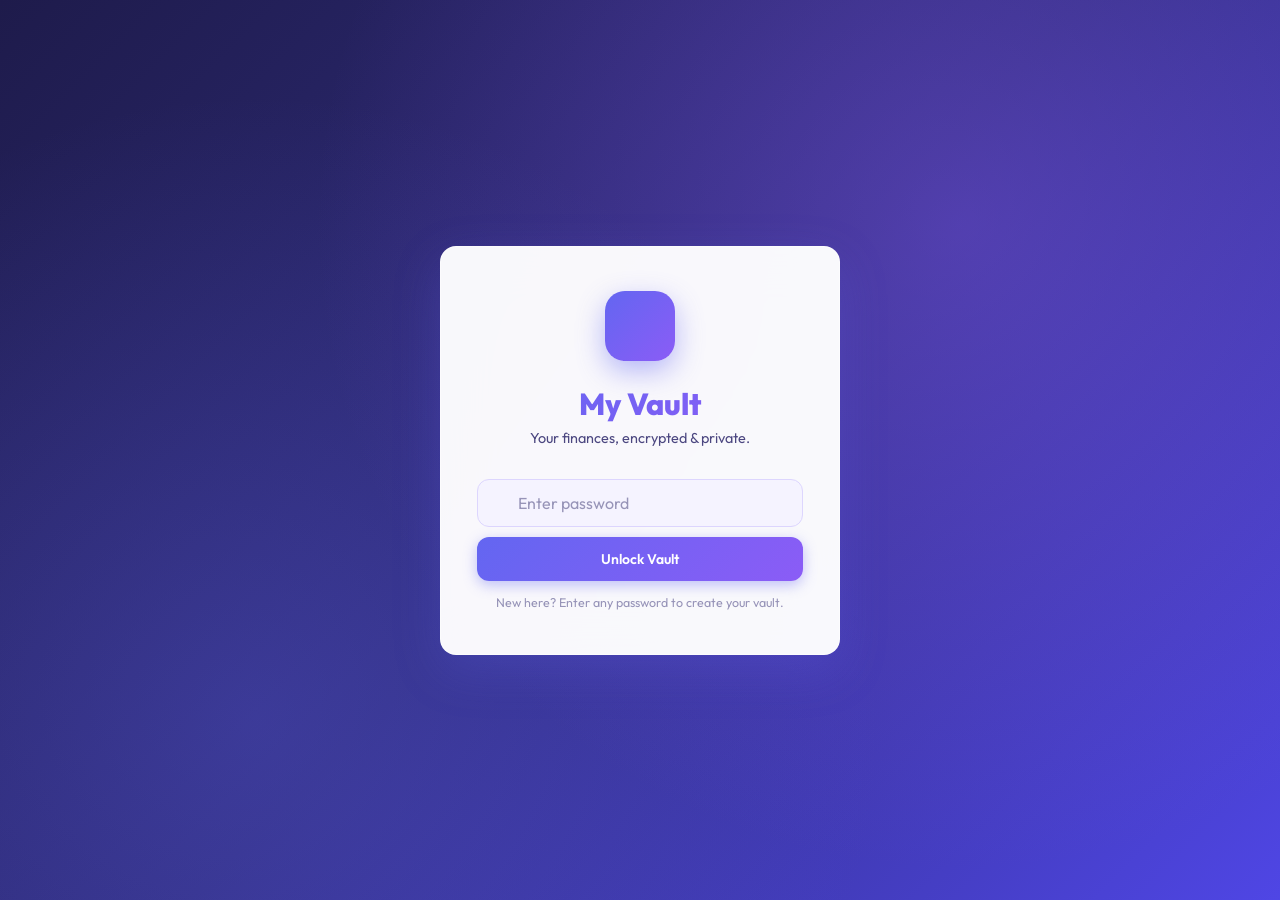
==== index.html @ be18083f "feat: 9 new features — income, dark mode, undo delete, backup/restore, bulk delete, insights, saving" ====
<!DOCTYPE html>
<html lang="en">
<head>
  <meta charset="UTF-8">
  <meta name="viewport" content="width=device-width, initial-scale=1.0, maximum-scale=1.0, user-scalable=no">
  <title>My Vault</title>

  <!-- PWA -->
  <link rel="manifest" href="manifest.json">
  <meta name="theme-color" content="#6366f1">
  <meta name="apple-mobile-web-app-capable" content="yes">
  <meta name="apple-mobile-web-app-status-bar-style" content="black-translucent">
  <meta name="apple-mobile-web-app-title" content="My Vault">
  <link rel="apple-touch-icon" href="icon.svg">

  <link rel="preconnect" href="https://fonts.googleapis.com">
  <link rel="preconnect" href="https://fonts.gstatic.com" crossorigin>
  <link href="https://fonts.googleapis.com/css2?family=Outfit:wght@300;400;500;600;700&display=swap" rel="stylesheet">
  <link rel="stylesheet" href="styles.css">
  <script src="https://cdn.jsdelivr.net/npm/chart.js"></script>
  <script src="https://unpkg.com/lucide@latest/dist/umd/lucide.min.js"></script>
  <script src="https://cdnjs.cloudflare.com/ajax/libs/jspdf/2.5.1/jspdf.umd.min.js"></script>
  <script src="https://cdnjs.cloudflare.com/ajax/libs/jspdf-autotable/3.8.2/jspdf.plugin.autotable.min.js"></script>
</head>
<body>

  <!-- Toast -->
  <div id="toast" class="toast">
    <div class="toast-inner">
      <i data-lucide="check-circle" class="toast-icon"></i>
      <span id="toast-message">Message</span>
      <button id="toast-undo-btn" class="toast-undo-btn hidden">Undo</button>
    </div>
  </div>

  <!-- Bill Preview Modal -->
  <div id="bill-modal" class="modal-overlay hidden">
    <div class="modal-box">
      <div class="modal-header">
        <div>
          <h3 id="modal-title">Receipt</h3>
          <p id="modal-subtitle" class="modal-subtitle"></p>
        </div>
        <button id="close-modal-btn" class="btn ghost icon-btn"><i data-lucide="x"></i></button>
      </div>
      <div class="modal-body">
        <img id="modal-bill-img" src="" alt="Receipt" class="modal-img hidden">
        <div id="modal-pdf-box" class="modal-pdf-box hidden">
          <i data-lucide="file-text"></i><span>PDF Receipt</span>
        </div>
        <div class="modal-details" id="modal-details"></div>
      </div>
      <div class="modal-footer">
        <a id="modal-download" href="" download="" class="btn outline full-width">
          <i data-lucide="download"></i> Download Receipt
        </a>
      </div>
    </div>
  </div>

  <!-- ── VAULT SCREEN ──────────────────────────────────────────── -->
  <div id="vault-screen" class="screen active">
    <div class="vault-card">
      <div class="vault-icon-wrapper"><i data-lucide="shield" class="vault-icon"></i></div>
      <h1>My Vault</h1>
      <p class="vault-subtitle">Your finances, encrypted &amp; private.</p>
      <div class="vault-form">
        <div class="password-wrapper">
          <i data-lucide="lock" class="input-icon"></i>
          <input type="password" id="vault-password" placeholder="Enter password" autocomplete="current-password">
          <button type="button" id="toggle-password" class="toggle-pw-btn">
            <i data-lucide="eye" id="pw-eye-icon"></i>
          </button>
        </div>
        <button id="unlock-btn" class="btn primary full-width">
          <span id="unlock-text">Unlock Vault</span>
          <span id="unlock-spinner" class="spinner hidden"></span>
        </button>
      </div>
      <p id="vault-error" class="error-text hidden"><i data-lucide="alert-circle"></i> Incorrect password.</p>

      <!-- Face ID / biometric quick unlock -->
      <button id="biometric-btn" class="btn biometric-btn hidden">
        <svg class="faceid-icon" viewBox="0 0 24 24" fill="none" stroke="currentColor" stroke-width="1.6">
          <path d="M3 8V6a2 2 0 0 1 2-2h2M3 16v2a2 2 0 0 0 2 2h2M21 8V6a2 2 0 0 0-2-2h-2M21 16v2a2 2 0 0 1-2 2h-2"/>
          <path d="M9 12a1 1 0 1 0 0-2 1 1 0 0 0 0 2zM15 12a1 1 0 1 0 0-2 1 1 0 0 0 0 2z"/>
          <path d="M9.5 16a4.5 4.5 0 0 0 5 0"/>
          <line x1="12" y1="8" x2="12" y2="9"/>
        </svg>
        Unlock with Face ID
      </button>
      <p class="vault-hint">New here? Enter any password to create your vault.</p>
    </div>
  </div>

  <!-- Enable Face ID banner (shown after password unlock) -->
  <div id="faceid-banner" class="faceid-banner hidden">
    <div class="faceid-banner-inner">
      <svg class="faceid-banner-icon" viewBox="0 0 24 24" fill="none" stroke="currentColor" stroke-width="1.6">
        <path d="M3 8V6a2 2 0 0 1 2-2h2M3 16v2a2 2 0 0 0 2 2h2M21 8V6a2 2 0 0 0-2-2h-2M21 16v2a2 2 0 0 1-2 2h-2"/>
        <path d="M9 12a1 1 0 1 0 0-2 1 1 0 0 0 0 2zM15 12a1 1 0 1 0 0-2 1 1 0 0 0 0 2z"/>
        <path d="M9.5 16a4.5 4.5 0 0 0 5 0"/>
      </svg>
      <div class="faceid-banner-text">
        <strong>Enable Face ID?</strong>
        <span>Unlock instantly next time</span>
      </div>
      <div class="faceid-banner-actions">
        <button id="faceid-enable-btn" class="btn primary small">Enable</button>
        <button id="faceid-dismiss-btn" class="btn ghost small">Not now</button>
      </div>
    </div>
  </div>

  <!-- ── APP SHELL ─────────────────────────────────────────────── -->
  <div id="app-shell" class="hidden">

    <!-- Sidebar overlay (mobile) -->
    <div id="sidebar-overlay" class="sidebar-overlay hidden"></div>

    <!-- Sidebar -->
    <aside id="sidebar">
      <div class="sidebar-brand">
        <div class="brand-logo"><i data-lucide="shield"></i></div>
        <span class="brand-name">My Vault</span>
        <button id="sidebar-close-btn" class="sidebar-close-btn"><i data-lucide="x"></i></button>
      </div>

      <nav class="sidebar-nav">
        <button class="nav-item active" data-section="dashboard">
          <i data-lucide="layout-dashboard"></i><span>Dashboard</span>
        </button>
        <button class="nav-item" data-section="add">
          <i data-lucide="plus-circle"></i><span>Add Transaction</span>
        </button>
        <button class="nav-item" data-section="history">
          <i data-lucide="history"></i><span>History</span>
        </button>
        <button class="nav-item" data-section="analytics">
          <i data-lucide="bar-chart-2"></i><span>Analytics</span>
        </button>
        <button class="nav-item" data-section="calendar">
          <i data-lucide="calendar-days"></i><span>Calendar</span>
        </button>
        <button class="nav-item" data-section="budget">
          <i data-lucide="target"></i><span>Budget Planner</span>
        </button>
        <button class="nav-item" data-section="bills">
          <i data-lucide="receipt"></i><span>Bills &amp; Receipts</span>
        </button>
      </nav>

      <div class="sidebar-footer">
        <button class="nav-item" id="dark-mode-btn">
          <i data-lucide="moon"></i><span>Dark Mode</span>
        </button>
        <button class="nav-item" id="export-btn">
          <i data-lucide="file-down"></i><span>Export PDF</span>
        </button>
        <button class="nav-item" id="export-csv-btn">
          <i data-lucide="file-spreadsheet"></i><span>Export CSV</span>
        </button>
        <button class="nav-item" id="backup-btn">
          <i data-lucide="hard-drive-download"></i><span>Backup Vault</span>
        </button>
        <button class="nav-item" id="restore-btn">
          <i data-lucide="hard-drive-upload"></i><span>Restore Vault</span>
        </button>
        <input type="file" id="restore-file-input" accept=".json" hidden>
        <button class="nav-item hidden" id="enable-faceid-sidebar-btn">
          <i data-lucide="scan-face"></i><span>Enable Face ID</span>
        </button>
        <button class="nav-item hidden" id="disable-faceid-btn">
          <i data-lucide="scan-face"></i><span>Disable Face ID</span>
        </button>
        <button class="nav-item nav-danger" id="lock-btn">
          <i data-lucide="log-out"></i><span>Lock Vault</span>
        </button>
      </div>
    </aside>

    <!-- Main wrapper -->
    <div class="main-wrapper">

      <!-- Topbar (visible on mobile) -->
      <header class="topbar">
        <button class="topbar-menu-btn" id="menu-btn"><i data-lucide="menu"></i></button>
        <span class="topbar-title" id="topbar-title">Dashboard</span>
        <button class="btn primary icon-btn" data-section="add" id="topbar-add-btn">
          <i data-lucide="plus"></i>
        </button>
      </header>

      <!-- Sections -->
      <main class="content-area">

        <!-- ── DASHBOARD ──────────────────────────── -->
        <section id="section-dashboard" class="section active">

          <div id="weekly-reminder" class="alert-banner hidden">
            <i data-lucide="bell"></i>
            <span><strong>Heads up!</strong> No expenses logged in over 7 days.</span>
            <button id="dismiss-reminder-btn" class="btn ghost icon-btn"><i data-lucide="x"></i></button>
          </div>

          <!-- Recurring reminders -->
          <div id="recurring-reminder" class="alert-banner recurring-banner hidden">
            <i data-lucide="refresh-cw"></i>
            <div id="recurring-list" style="flex:1;font-size:.85rem"></div>
            <button id="dismiss-recurring-btn" class="btn ghost icon-btn"><i data-lucide="x"></i></button>
          </div>

          <!-- Today's Spend Gadget -->
          <div class="today-widget">
            <div class="today-widget-left">
              <div class="today-widget-label">Today's Spend</div>
              <div class="today-widget-amount" id="today-amount">₹0.00</div>
              <div class="today-widget-meta" id="today-meta">No transactions today</div>
            </div>
            <div class="today-widget-right">
              <div class="today-widget-date" id="today-date">—</div>
              <div class="today-widget-icon"><i data-lucide="zap"></i></div>
            </div>
          </div>

          <div class="summary-grid">
            <div class="stat-card card-spent">
              <div class="stat-icon"><i data-lucide="trending-down"></i></div>
              <div class="stat-body">
                <span class="stat-label">Total Spent</span>
                <span id="total-expense" class="stat-value">₹0.00</span>
              </div>
            </div>
            <div class="stat-card card-month">
              <div class="stat-icon"><i data-lucide="calendar"></i></div>
              <div class="stat-body">
                <span class="stat-label">This Month</span>
                <span id="total-month" class="stat-value">₹0.00</span>
              </div>
            </div>
            <div class="stat-card card-count">
              <div class="stat-icon"><i data-lucide="layers"></i></div>
              <div class="stat-body">
                <span class="stat-label">Transactions</span>
                <span id="total-count" class="stat-value">0</span>
              </div>
            </div>
            <div class="stat-card card-forecast">
              <div class="stat-icon"><i data-lucide="trending-up"></i></div>
              <div class="stat-body">
                <span class="stat-label">Month Forecast</span>
                <span id="forecast-amount" class="stat-value">₹0.00</span>
              </div>
            </div>
            <div class="stat-card card-income">
              <div class="stat-icon"><i data-lucide="arrow-down-circle"></i></div>
              <div class="stat-body">
                <span class="stat-label">Total Income</span>
                <span id="total-income" class="stat-value">₹0.00</span>
              </div>
            </div>
            <div class="stat-card card-savings">
              <div class="stat-icon"><i data-lucide="piggy-bank"></i></div>
              <div class="stat-body">
                <span class="stat-label">Net Savings</span>
                <span id="net-savings" class="stat-value">₹0.00</span>
              </div>
            </div>
          </div>

          <!-- Smart Insights -->
          <div class="card insights-card hidden" id="insights-card">
            <div class="card-header"><h3>💡 Smart Insights</h3></div>
            <div id="insights-list" class="insights-list"></div>
          </div>

          <!-- Savings Goal -->
          <div class="card savings-goal-card hidden" id="savings-goal-card">
            <div class="card-header">
              <h3>🎯 Savings Goal</h3>
              <button class="btn ghost small" id="set-goal-btn"><i data-lucide="settings-2"></i> Set Goal</button>
            </div>
            <div id="savings-goal-body" class="savings-goal-body"></div>
          </div>

          <div class="dashboard-grid">
            <div class="card chart-card">
              <div class="card-header"><h3>Spending by Category</h3></div>
              <div class="chart-container">
                <canvas id="expenseChart"></canvas>
                <div id="chart-empty" class="chart-empty hidden">
                  <i data-lucide="pie-chart"></i><span>No expense data yet</span>
                </div>
              </div>
            </div>
            <div class="card top-card">
              <div class="card-header"><h3>Top Categories</h3></div>
              <div id="top-categories" class="top-cat-list">
                <p class="empty-small">No data yet.</p>
              </div>
            </div>
          </div>

          <div class="card">
            <div class="card-header">
              <h3>Recent Transactions</h3>
              <button class="btn ghost small" data-section="history">View all →</button>
            </div>
            <div class="transaction-list" id="recent-list">
              <div class="empty-state"><i data-lucide="inbox"></i><p>No transactions yet.</p></div>
            </div>
          </div>
        </section>

        <!-- ── ADD TRANSACTION ────────────────────── -->
        <section id="section-add" class="section">
          <div class="card form-section">
            <h3 class="form-title" id="form-title-text">New Transaction</h3>
            <form id="transaction-form">

              <!-- Type toggle -->
              <div class="form-group">
                <label>Transaction Type</label>
                <div class="type-toggle" id="type-toggle">
                  <button type="button" class="type-btn active" data-type="expense">💸 Expense</button>
                  <button type="button" class="type-btn" data-type="income">💰 Income</button>
                </div>
                <input type="hidden" id="tx-type" value="expense">
              </div>

              <div class="form-row">
                <div class="form-group">
                  <label for="amount">Amount</label>
                  <div class="input-with-icon">
                    <span class="input-prefix">₹</span>
                    <input type="number" id="amount" min="0.01" step="0.01" required placeholder="0.00">
                  </div>
                </div>
                <div class="form-group">
                  <label for="date">Date</label>
                  <input type="date" id="date" required>
                </div>
              </div>

              <div class="form-group">
                <label>Payment Mode</label>
                <div class="payment-modes" id="payment-modes">
                  <button type="button" class="mode-chip active" data-mode="cash">💵 Cash</button>
                  <button type="button" class="mode-chip" data-mode="paytm">🔵 Paytm</button>
                  <button type="button" class="mode-chip" data-mode="phonepe">💜 PhonePe</button>
                  <button type="button" class="mode-chip" data-mode="credit_card">💳 Credit Card</button>
                  <button type="button" class="mode-chip" data-mode="debit_card">🏧 Debit Card</button>
                  <button type="button" class="mode-chip" data-mode="upi">📱 UPI</button>
                  <button type="button" class="mode-chip" data-mode="bank">🏦 Bank Transfer</button>
                </div>
                <input type="hidden" id="payment-mode" value="cash">
              </div>

              <div class="form-group" id="category-group">
                <label for="category">Category</label>
                <div class="select-wrapper">
                  <select id="category" required>
                    <option value="Food">🍔 Food</option>
                    <option value="Travel">✈️ Travel</option>
                    <option value="Rent">🏠 Rent</option>
                    <option value="Electricity">⚡ Electricity</option>
                    <option value="Grocery">🛒 Grocery</option>
                    <option value="Shopping">🛍️ Shopping</option>
                    <option value="Miscellaneous">📦 Miscellaneous</option>
                    <option value="Lending Money">💸 Lending Money</option>
                  </select>
                </div>
              </div>

              <div class="form-group hidden" id="payee-group">
                <label for="payee" id="payee-label">
                  Paying to <span id="payee-req-badge" class="req-badge">Required for ₹5,000+</span>
                </label>
                <input type="text" id="payee" placeholder="e.g. Amazon, Landlord, Swiggy..." maxlength="80">
              </div>

              <div class="form-group">
                <label for="note">Note <span class="optional">(optional)</span></label>
                <input type="text" id="note" placeholder="Add a note..." maxlength="100">
              </div>

              <div class="form-group">
                <label>Attach Bill / Receipt <span class="optional">(optional)</span></label>
                <div class="upload-zone" id="upload-zone">
                  <i data-lucide="upload-cloud" class="upload-icon"></i>
                  <p>Drop file here or <span class="upload-link">browse</span></p>
                  <p class="upload-hint">JPG, PNG or PDF · Max 5 MB</p>
                  <input type="file" id="bill-file" accept="image/*,.pdf" hidden>
                </div>
                <div id="bill-preview" class="bill-preview hidden">
                  <img id="bill-thumb" src="" alt="Preview" class="bill-thumb">
                  <div class="bill-preview-info">
                    <i data-lucide="file-check"></i>
                    <span id="bill-name">receipt.jpg</span>
                  </div>
                  <button type="button" id="remove-bill-btn" class="btn ghost icon-btn">
                    <i data-lucide="trash-2"></i>
                  </button>
                </div>
              </div>

              <!-- Recurring -->
              <div class="form-group recurring-row">
                <label class="checkbox-label">
                  <input type="checkbox" id="tx-recurring">
                  <span>🔁 Recurring monthly</span>
                </label>
              </div>

              <button type="submit" class="btn primary full-width" id="form-submit-btn">
                <i data-lucide="plus" id="form-submit-icon"></i>
                <span id="form-submit-label">Add Transaction</span>
              </button>
              <button type="button" class="btn outline full-width hidden" id="cancel-edit-btn" style="margin-top:10px">
                <i data-lucide="x"></i> Cancel Edit
              </button>
            </form>
          </div>
        </section>

        <!-- ── HISTORY ────────────────────────────── -->
        <section id="section-history" class="section">
          <div class="card">
            <div class="card-header stack-on-mobile">
              <div style="display:flex;align-items:center;gap:10px">
                <h3>Transaction History</h3>
                <button class="btn outline small" id="bulk-select-btn">
                  <i data-lucide="check-square"></i> Select
                </button>
                <button class="btn primary small hidden" id="bulk-delete-btn">
                  <i data-lucide="trash-2"></i> Delete Selected
                </button>
              </div>
              <div class="list-controls">
                <div class="search-box">
                  <i data-lucide="search" class="search-icon"></i>
                  <input type="text" id="search-input" placeholder="Search...">
                </div>
                <select id="filter-type" class="filter-select">
                  <option value="all">All</option>
                  <option value="expense">Expenses</option>
                </select>
                <select id="filter-category" class="filter-select">
                  <option value="all">All Categories</option>
                  <option value="Food">Food</option>
                  <option value="Travel">Travel</option>
                  <option value="Rent">Rent</option>
                  <option value="Electricity">Electricity</option>
                  <option value="Grocery">Grocery</option>
                  <option value="Shopping">Shopping</option>
                  <option value="Miscellaneous">Miscellaneous</option>
                  <option value="Lending Money">Lending Money</option>
                </select>
                <select id="filter-mode" class="filter-select">
                  <option value="all">All Modes</option>
                  <option value="cash">Cash</option>
                  <option value="paytm">Paytm</option>
                  <option value="phonepe">PhonePe</option>
                  <option value="credit_card">Credit Card</option>
                  <option value="debit_card">Debit Card</option>
                  <option value="upi">UPI</option>
                  <option value="bank">Bank</option>
                </select>
                <div class="date-range-row">
                  <input type="date" id="filter-date-from" class="filter-select" title="From date">
                  <span class="date-range-sep">→</span>
                  <input type="date" id="filter-date-to" class="filter-select" title="To date">
                </div>
              </div>
            </div>
            <p id="history-count" class="history-count"></p>
            <div class="transaction-list" id="history-list">
              <div class="empty-state"><i data-lucide="inbox"></i><p>No transactions yet.</p></div>
            </div>
          </div>
        </section>

        <!-- ── ANALYTICS ─────────────────────────── -->
        <section id="section-analytics" class="section">
          <div class="card">
            <div class="card-header">
              <h3>Analytics</h3>
              <div class="atab-group">
                <button class="atab active" data-tab="weekly">Weekly</button>
                <button class="atab" data-tab="monthly">Monthly</button>
                <button class="atab" data-tab="payees">Payees</button>
              </div>
            </div>
            <div id="analytics-weekly" class="analytics-pane">
              <div class="chart-container" style="height:240px"><canvas id="weeklyChart"></canvas></div>
              <div id="weekly-stats" class="analytics-stats"></div>
            </div>
            <div id="analytics-monthly" class="analytics-pane hidden">
              <div class="chart-container" style="height:240px"><canvas id="monthlyChart"></canvas></div>
              <div id="monthly-stats" class="analytics-stats"></div>
            </div>
            <div id="analytics-payees" class="analytics-pane hidden">
              <div id="payee-stats" class="top-cat-list" style="padding:16px 20px"></div>
            </div>
          </div>
        </section>

        <!-- ── CALENDAR ──────────────────────────── -->
        <section id="section-calendar" class="section">
          <div class="card">
            <div class="card-header cal-card-header">
              <button class="btn ghost icon-btn" id="cal-prev"><i data-lucide="chevron-left"></i></button>
              <h3 id="cal-month-label">—</h3>
              <button class="btn ghost icon-btn" id="cal-next"><i data-lucide="chevron-right"></i></button>
            </div>
            <div class="cal-dow-row">
              <span>Sun</span><span>Mon</span><span>Tue</span><span>Wed</span>
              <span>Thu</span><span>Fri</span><span>Sat</span>
            </div>
            <div id="calendar-grid" class="cal-grid"></div>
          </div>
          <div id="cal-day-detail" class="card cal-day-detail hidden">
            <div class="cal-detail-header">
              <h4 id="cal-detail-title">Transactions</h4>
              <button class="btn ghost icon-btn" id="cal-detail-close"><i data-lucide="x"></i></button>
            </div>
            <div id="cal-detail-list" class="transaction-list"></div>
          </div>
        </section>

        <!-- ── BUDGET PLANNER ────────────────────── -->
        <section id="section-budget" class="section">
          <div class="budget-page-header">
            <div>
              <h2>Budget Planner</h2>
              <p id="budget-month-label" class="budget-month-sub">—</p>
            </div>
            <button class="btn primary" id="budget-edit-btn">
              <i data-lucide="settings-2"></i> Set Budgets
            </button>
          </div>
          <div class="card budget-edit-panel hidden" id="budget-edit-panel">
            <div class="card-header">
              <h3>Monthly Budget Limits</h3>
              <button class="btn primary small" id="budget-save-btn">
                <i data-lucide="check"></i> Save
              </button>
            </div>
            <div class="budget-edit-grid" id="budget-edit-grid"></div>
          </div>
          <div id="budget-cards-wrap" class="budget-cards-wrap"></div>
          <div id="budget-empty" class="empty-state card">
            <i data-lucide="target"></i>
            <p>No budgets set yet.<br>Tap "Set Budgets" to get started.</p>
          </div>
        </section>

        <!-- ── BILLS ──────────────────────────────── -->
        <section id="section-bills" class="section">
          <div class="bills-page-header">
            <h2>Bills &amp; Receipts</h2>
            <p>Last 20 uploaded receipts</p>
          </div>
          <div class="empty-state card" id="bills-empty">
            <i data-lucide="receipt"></i>
            <p>No bills uploaded yet.<br>Attach a receipt when adding a transaction.</p>
          </div>
          <div id="bills-grid" class="bills-grid"></div>
        </section>

      </main>

      <!-- Mobile Bottom Nav -->
      <nav class="bottom-nav">
        <button class="bnav-item active" data-section="dashboard">
          <i data-lucide="layout-dashboard"></i><span>Home</span>
        </button>
        <button class="bnav-item" data-section="history">
          <i data-lucide="history"></i><span>History</span>
        </button>
        <button class="bnav-fab" data-section="add">
          <i data-lucide="plus"></i>
        </button>
        <button class="bnav-item" data-section="bills">
          <i data-lucide="receipt"></i><span>Bills</span>
        </button>
        <button class="bnav-item" id="bnav-menu">
          <i data-lucide="menu"></i><span>Menu</span>
        </button>
      </nav>

    </div><!-- /main-wrapper -->
  </div><!-- /app-shell -->

  <!-- Split Transaction Modal -->
  <div id="split-modal" class="modal-overlay hidden">
    <div class="modal-box split-modal-box">
      <div class="modal-header">
        <div>
          <h3>Split Transaction</h3>
          <p id="split-original-info" class="modal-subtitle"></p>
        </div>
        <button id="close-split-modal-btn" class="btn ghost icon-btn"><i data-lucide="x"></i></button>
      </div>
      <div class="split-modal-body">
        <div id="split-rows"></div>
        <div class="split-remaining-row">
          <span>Remaining to allocate:</span>
          <strong id="split-remaining" class="split-remaining-val">₹0.00</strong>
        </div>
        <button class="btn outline full-width" id="add-split-row-btn" style="margin-top:12px">
          <i data-lucide="plus"></i> Add Split
        </button>
      </div>
      <div class="modal-footer">
        <button class="btn primary full-width" id="confirm-split-btn">
          <i data-lucide="scissors"></i> Confirm Split
        </button>
      </div>
    </div>
  </div>

  <script src="app.js"></script>
  <script>
    if ('serviceWorker' in navigator) {
      window.addEventListener('load', () => {
        navigator.serviceWorker.register('./sw.js')
          .catch(err => console.warn('SW registration failed:', err));
      });
    }
  </script>
</body>
</html>
---- styles.css ----
/* ── Reset ───────────────────────────────────────────────────────── */
*, *::before, *::after { box-sizing: border-box; margin: 0; padding: 0; }

:root {
  --bg:          #eef2ff;
  --surface:     #ffffff;
  --surface-2:   #f5f3ff;
  --border:      #ddd6fe;
  --border-dark: #a78bfa;

  --sidebar-w:   240px;

  --accent:      #6366f1;
  --accent-h:    #4f46e5;
  --accent-light:#eef2ff;
  --grad-primary:linear-gradient(135deg, #6366f1 0%, #8b5cf6 100%);

  --income:      #10b981;
  --income-bg:   #ecfdf5;
  --expense:     #ef4444;
  --expense-bg:  #fef2f2;

  --text-1: #1e1b4b;
  --text-2: #4c4780;
  --text-3: #9794b8;

  --shadow-sm: 0 2px 8px rgba(99,102,241,.08);
  --shadow:    0 4px 16px rgba(99,102,241,.12);
  --shadow-md: 0 8px 28px rgba(99,102,241,.16);
  --shadow-lg: 0 16px 48px rgba(99,102,241,.22);

  --radius:    16px;
  --radius-sm: 12px;
  --radius-xs: 8px;
  --topbar-h:  60px;
  --bnav-h:    72px;
  --transition:.22s cubic-bezier(.4,0,.2,1);
}

html { font-size: 16px; -webkit-text-size-adjust: 100%; }
body {
  font-family: 'Outfit', sans-serif;
  background: var(--bg);
  color: var(--text-1);
  min-height: 100vh; overflow-x: hidden;
  -webkit-font-smoothing: antialiased;
}

/* ── Money ₹ cursor on interactive elements ─────────────────────── */
button:not([disabled]), .mode-chip, .bill-card,
.nav-item, .bnav-item, .bnav-fab, .toggle-pw-btn,
.type-option, .upload-zone, .bill-clip, .tx-delete-btn,
.tx-edit-btn, .tx-split-btn, .topbar-menu-btn, a {
  cursor: url("data:image/svg+xml,%3Csvg xmlns='http://www.w3.org/2000/svg' width='26' height='26'%3E%3Ccircle cx='13' cy='13' r='12' fill='%236366f1'/%3E%3Ctext x='13' y='18' text-anchor='middle' fill='white' font-size='14' font-weight='bold' font-family='Arial,sans-serif'%3E%E2%82%B9%3C/text%3E%3C/svg%3E") 13 13, pointer;
}

/* ── Shared ──────────────────────────────────────────────────────── */
.card {
  background: var(--surface);
  border: 1px solid var(--border);
  border-radius: var(--radius);
  box-shadow: var(--shadow-sm);
}
.hidden { display: none !important; }
.screen { display: none; }

/* ── Vault Screen ────────────────────────────────────────────────── */
#vault-screen.active {
  display: flex; min-height: 100vh;
  align-items: center; justify-content: center; padding: 20px;
  background: linear-gradient(135deg, #1e1b4b 0%, #312e81 50%, #4f46e5 100%);
  position: relative; overflow: hidden;
}
#vault-screen.active::before {
  content: '';
  position: absolute; inset: 0;
  background: radial-gradient(circle at 75% 25%, rgba(139,92,246,.35) 0%, transparent 55%),
              radial-gradient(circle at 20% 80%, rgba(99,102,241,.25) 0%, transparent 50%);
  pointer-events: none;
}
#app-shell.visible { display: flex; height: 100vh; overflow: hidden; }

.vault-card {
  width: 100%; max-width: 400px; padding: 44px 36px;
  background: rgba(255,255,255,.97);
  backdrop-filter: blur(24px);
  border: 1px solid rgba(255,255,255,.6);
  border-radius: var(--radius); box-shadow: var(--shadow-lg); text-align: center;
  position: relative; z-index: 1;
}
.vault-icon-wrapper {
  width: 70px; height: 70px;
  background: var(--grad-primary);
  border-radius: 20px;
  display: flex; align-items: center; justify-content: center;
  margin: 0 auto 24px;
  box-shadow: 0 10px 28px rgba(99,102,241,.45);
}
.vault-icon { width: 30px; height: 30px; color: #fff; }
.vault-card h1 {
  font-size: 1.9rem; font-weight: 800; margin-bottom: 6px;
  background: var(--grad-primary);
  -webkit-background-clip: text; -webkit-text-fill-color: transparent;
  background-clip: text;
}
.vault-subtitle { color: var(--text-2); font-size: 0.9rem; margin-bottom: 32px; }
.vault-form { display: flex; flex-direction: column; gap: 10px; }
.password-wrapper {
  display: flex; align-items: center;
  background: var(--surface-2); border: 1.5px solid var(--border);
  border-radius: var(--radius-sm); transition: border-color var(--transition), box-shadow var(--transition);
}
.password-wrapper:focus-within { border-color: var(--accent); box-shadow: 0 0 0 3px rgba(99,102,241,.15); }
.input-icon { width: 15px; height: 15px; color: var(--text-3); margin-left: 13px; flex-shrink: 0; }
.password-wrapper input {
  flex: 1; background: transparent; border: none; outline: none;
  padding: 13px 12px; font-family: 'Outfit', sans-serif; font-size: 1rem; color: var(--text-1);
}
.password-wrapper input::placeholder { color: var(--text-3); }
.toggle-pw-btn {
  background: none; border: none;
  padding: 0 13px; color: var(--text-3); display: flex; align-items: center;
}
.toggle-pw-btn i { width: 16px; height: 16px; }
.vault-hint { font-size: 0.78rem; color: var(--text-3); margin-top: 14px; }

/* ── Face ID / Biometric ─────────────────────────────────────────── */
.biometric-btn {
  width: 100%; margin-top: 10px;
  background: transparent;
  border: 1.5px solid var(--border-dark);
  color: var(--accent);
  border-radius: var(--radius-sm);
  padding: 11px 16px;
  font-size: 0.9rem; font-weight: 600;
  display: flex; align-items: center; justify-content: center; gap: 10px;
  transition: all var(--transition);
}
.biometric-btn:hover { background: var(--accent-light); border-color: var(--accent); }
.biometric-btn:active { transform: scale(0.97); }
.faceid-icon { width: 22px; height: 22px; flex-shrink: 0; }
.faceid-banner {
  position: fixed; bottom: 0; left: 0; right: 0; z-index: 1000;
  padding: 14px 16px;
  padding-bottom: calc(14px + env(safe-area-inset-bottom, 0px));
  background: #1e1b4b;
  animation: slideUpBanner .3s cubic-bezier(.4,0,.2,1);
}
@keyframes slideUpBanner { from { transform: translateY(100%); } to { transform: translateY(0); } }
.faceid-banner-inner {
  max-width: 480px; margin: 0 auto;
  display: flex; align-items: center; gap: 12px; flex-wrap: wrap;
}
.faceid-banner-icon { width: 28px; height: 28px; color: #a5b4fc; flex-shrink: 0; }
.faceid-banner-text { flex: 1; min-width: 0; }
.faceid-banner-text strong { display: block; font-size: 0.9rem; color: #fff; }
.faceid-banner-text span  { font-size: 0.78rem; color: rgba(255,255,255,.6); }
.faceid-banner-actions { display: flex; gap: 8px; flex-shrink: 0; }

.error-text {
  display: flex; align-items: center; justify-content: center;
  gap: 5px; color: var(--expense); font-size: 0.82rem; margin-top: 6px;
}
.error-text i { width: 14px; height: 14px; }

/* ── App Shell ───────────────────────────────────────────────────── */
#app-shell { display: none; height: 100vh; overflow: hidden; }
#app-shell.visible { display: flex; }

/* ── Buttons ─────────────────────────────────────────────────────── */
.btn {
  display: inline-flex; align-items: center; justify-content: center;
  gap: 7px; padding: 10px 20px;
  border: none; border-radius: var(--radius-sm);
  font-family: 'Outfit', sans-serif; font-size: 0.875rem; font-weight: 600;
  transition: all var(--transition); white-space: nowrap;
  -webkit-tap-highlight-color: transparent; min-height: 44px;
}
.btn i { width: 15px; height: 15px; flex-shrink: 0; }
.btn.primary {
  background: var(--grad-primary); color: #fff;
  box-shadow: 0 4px 14px rgba(99,102,241,.4);
}
.btn.primary:hover:not(:disabled) {
  box-shadow: 0 6px 20px rgba(99,102,241,.55); transform: translateY(-1px);
}
.btn.primary:active { transform: scale(0.97); }
.btn.primary:disabled { opacity: 0.5; cursor: not-allowed; }
.btn.outline { background: var(--surface); color: var(--accent); border: 1.5px solid var(--border-dark); }
.btn.outline:hover { background: var(--accent-light); border-color: var(--accent); }
.btn.ghost { background: transparent; color: var(--text-2); }
.btn.ghost:hover { background: var(--surface-2); color: var(--text-1); }
.btn.icon-btn { padding: 9px; min-width: 40px; }
.btn.small { padding: 6px 12px; font-size: 0.8rem; min-height: 32px; }
.btn.full-width { width: 100%; }

.spinner {
  width: 15px; height: 15px;
  border: 2px solid rgba(255,255,255,.3); border-top-color: #fff;
  border-radius: 50%; animation: spin .65s linear infinite;
}
@keyframes spin { to { transform: rotate(360deg); } }

/* ── Sidebar ─────────────────────────────────────────────────────── */
#sidebar {
  width: var(--sidebar-w);
  background: linear-gradient(180deg, #1e1b4b 0%, #312e81 100%);
  display: flex; flex-direction: column;
  flex-shrink: 0; height: 100vh;
  position: relative; z-index: 50; overflow-y: auto;
}
.sidebar-overlay { display: none; }

.sidebar-brand {
  display: flex; align-items: center; gap: 10px;
  padding: 22px 16px; border-bottom: 1px solid rgba(255,255,255,.08);
}
.brand-logo {
  width: 34px; height: 34px;
  background: var(--grad-primary);
  border-radius: 10px;
  display: flex; align-items: center; justify-content: center; flex-shrink: 0;
  box-shadow: 0 4px 12px rgba(99,102,241,.5);
}
.brand-logo i { width: 16px; height: 16px; color: #fff; }
.brand-name { font-weight: 800; font-size: 1rem; color: #fff; flex: 1; letter-spacing: -.01em; }
.sidebar-close-btn { display: none; background: none; border: none; color: rgba(255,255,255,.5); padding: 4px; border-radius: 6px; }
.sidebar-close-btn i { width: 18px; height: 18px; }

.sidebar-nav { flex: 1; padding: 14px 10px; display: flex; flex-direction: column; gap: 3px; }
.nav-item {
  display: flex; align-items: center; gap: 12px;
  padding: 11px 14px; border-radius: var(--radius-sm);
  border: none; text-align: left; width: 100%;
  background: transparent; color: rgba(255,255,255,.55);
  font-family: 'Outfit', sans-serif; font-size: 0.875rem; font-weight: 500;
  transition: all var(--transition);
  -webkit-tap-highlight-color: transparent;
}
.nav-item i { width: 18px; height: 18px; flex-shrink: 0; }
.nav-item:hover { background: rgba(255,255,255,.1); color: #fff; }
.nav-item.active {
  background: rgba(255,255,255,.15); color: #fff;
  box-shadow: inset 0 0 0 1px rgba(255,255,255,.12);
}
.nav-danger { color: #fca5a5 !important; }
.nav-danger:hover { background: rgba(239,68,68,.15) !important; color: #f87171 !important; }

.sidebar-footer {
  padding: 10px 10px 20px; border-top: 1px solid rgba(255,255,255,.07);
  display: flex; flex-direction: column; gap: 3px;
}

/* ── Main Wrapper ────────────────────────────────────────────────── */
.main-wrapper { flex: 1; display: flex; flex-direction: column; overflow: hidden; background: var(--bg); }

/* ── Topbar ──────────────────────────────────────────────────────── */
.topbar {
  display: none; align-items: center; gap: 12px;
  padding: 0 16px; height: var(--topbar-h);
  background: var(--surface); border-bottom: 1px solid var(--border);
  flex-shrink: 0; position: sticky; top: 0; z-index: 40;
  box-shadow: var(--shadow-sm);
}
.topbar-menu-btn {
  background: none; border: none;
  display: flex; align-items: center; padding: 8px;
  color: var(--text-1); border-radius: var(--radius-xs);
  transition: background var(--transition);
}
.topbar-menu-btn:hover { background: var(--surface-2); }
.topbar-menu-btn i { width: 22px; height: 22px; }
.topbar-title { flex: 1; font-size: 1.05rem; font-weight: 800; color: var(--text-1); letter-spacing: -.01em; }

/* ── Content Area ────────────────────────────────────────────────── */
.content-area { flex: 1; overflow-y: auto; padding: 24px; -webkit-overflow-scrolling: touch; }

/* ── Sections ────────────────────────────────────────────────────── */
.section { display: none; }
.section.active { display: block; animation: fadeUp var(--transition) both; }
@keyframes fadeUp {
  from { opacity: 0; transform: translateY(12px); }
  to   { opacity: 1; transform: translateY(0); }
}

/* ── Alert Banner ────────────────────────────────────────────────── */
.alert-banner {
  display: flex; align-items: center; gap: 12px;
  background: linear-gradient(135deg, #fffbeb, #fef3c7);
  border: 1px solid #fde68a;
  border-radius: var(--radius-sm); padding: 12px 16px;
  color: #92400e; font-size: 0.875rem; margin-bottom: 16px;
  box-shadow: var(--shadow-sm);
}
.alert-banner i { width: 18px; height: 18px; color: #d97706; flex-shrink: 0; }
.alert-banner span { flex: 1; }

/* ── Today's Spend Widget ────────────────────────────────────────── */
.today-widget {
  background: linear-gradient(135deg, #1e1b4b 0%, #3730a3 55%, #6366f1 100%);
  border-radius: var(--radius);
  padding: 20px 22px;
  display: flex; align-items: center; justify-content: space-between;
  box-shadow: 0 8px 32px rgba(99,102,241,.32);
  margin-bottom: 16px;
  position: relative; overflow: hidden;
  transition: transform var(--transition), box-shadow var(--transition);
}
.today-widget:hover { transform: translateY(-2px); box-shadow: 0 12px 40px rgba(99,102,241,.4); }
.today-widget::before {
  content: ''; position: absolute;
  width: 160px; height: 160px; border-radius: 50%;
  background: rgba(255,255,255,.07);
  top: -55px; right: -24px; pointer-events: none;
}
.today-widget::after {
  content: ''; position: absolute;
  width: 100px; height: 100px; border-radius: 50%;
  background: rgba(255,255,255,.04);
  bottom: -35px; left: 40%; pointer-events: none;
}
.today-widget-left { display: flex; flex-direction: column; gap: 3px; }
.today-widget-label {
  font-size: 0.68rem; font-weight: 600;
  color: rgba(255,255,255,.6);
  text-transform: uppercase; letter-spacing: .08em;
}
.today-widget-amount {
  font-size: 2.2rem; font-weight: 800; color: #fff;
  line-height: 1.1; letter-spacing: -.02em;
}
.today-widget-meta { font-size: 0.72rem; color: rgba(255,255,255,.5); margin-top: 3px; }
.today-widget-right {
  display: flex; flex-direction: column;
  align-items: flex-end; gap: 10px; flex-shrink: 0;
}
.today-widget-date { font-size: 0.78rem; font-weight: 500; color: rgba(255,255,255,.65); white-space: nowrap; }
.today-widget-icon {
  width: 46px; height: 46px;
  background: rgba(255,255,255,.15);
  border-radius: 13px;
  display: flex; align-items: center; justify-content: center;
}
.today-widget-icon i { width: 22px; height: 22px; color: #fff; }

/* ── Stat Cards ──────────────────────────────────────────────────── */
.summary-grid {
  display: grid; grid-template-columns: repeat(3,1fr); gap: 14px; margin-bottom: 20px;
}
.stat-card {
  border-radius: var(--radius); padding: 20px 18px;
  display: flex; align-items: center; gap: 14px;
  box-shadow: var(--shadow-md);
  transition: transform var(--transition), box-shadow var(--transition);
  border: none; overflow: hidden; position: relative;
}
.stat-card::after {
  content: '';
  position: absolute; top: -28px; right: -20px;
  width: 90px; height: 90px; border-radius: 50%;
  background: rgba(255,255,255,.12); pointer-events: none;
}
.stat-card:hover { transform: translateY(-3px); box-shadow: var(--shadow-lg); }
.card-spent    { background: linear-gradient(135deg, #f43f5e 0%, #ef4444 100%); }
.card-month    { background: linear-gradient(135deg, #6366f1 0%, #8b5cf6 100%); }
.card-count    { background: linear-gradient(135deg, #0ea5e9 0%, #06b6d4 100%); }
.card-forecast { background: linear-gradient(135deg, #10b981 0%, #059669 100%); }

/* 4-column grid on desktop */
.summary-grid { grid-template-columns: repeat(4, 1fr); }
.stat-icon {
  width: 48px; height: 48px; border-radius: 12px;
  background: rgba(255,255,255,.22);
  display: flex; align-items: center; justify-content: center; flex-shrink: 0;
}
.stat-icon i { width: 22px; height: 22px; color: #fff; }
.stat-body { display: flex; flex-direction: column; gap: 3px; min-width: 0; }
.stat-label { font-size: 0.68rem; font-weight: 600; color: rgba(255,255,255,.75); text-transform: uppercase; letter-spacing: .08em; }
.stat-value { font-size: 1.45rem; font-weight: 800; color: #fff; line-height: 1.2; }

/* ── Dashboard Grid ──────────────────────────────────────────────── */
.dashboard-grid { display: grid; grid-template-columns: 1fr 280px; gap: 16px; margin-bottom: 16px; }
.card-header {
  display: flex; align-items: center; justify-content: space-between;
  padding: 16px 20px; border-bottom: 1px solid var(--border);
}
.card-header h3 {
  font-size: 0.9rem; font-weight: 700; color: var(--text-1);
  display: flex; align-items: center; gap: 10px;
}
.card-header h3::before {
  content: '';
  width: 4px; height: 16px;
  background: var(--grad-primary);
  border-radius: 2px; display: inline-block; flex-shrink: 0;
}
.chart-card { overflow: hidden; }
.chart-container { position: relative; height: 250px; padding: 16px; }
.chart-empty {
  position: absolute; inset: 0; display: flex; flex-direction: column;
  align-items: center; justify-content: center; gap: 8px;
  color: var(--text-3); font-size: 0.85rem;
}
.chart-empty i { width: 40px; height: 40px; opacity: 0.25; }
.top-card { overflow: hidden; }
.top-cat-list { padding: 14px 16px; display: flex; flex-direction: column; gap: 12px; }
.empty-small { color: var(--text-3); font-size: 0.85rem; text-align: center; padding: 16px 0; }
.top-cat-item { display: flex; flex-direction: column; gap: 6px; }
.top-cat-row { display: flex; justify-content: space-between; align-items: center; }
.top-cat-name { font-size: 0.85rem; font-weight: 600; color: var(--text-1); }
.top-cat-amt { font-size: 0.82rem; font-weight: 700; color: var(--expense); }
.top-cat-bar { height: 6px; background: var(--border); border-radius: 99px; overflow: hidden; }
.top-cat-fill { height: 100%; border-radius: 99px; transition: width .6s cubic-bezier(.4,0,.2,1); }

/* ── Transaction List ────────────────────────────────────────────── */
.transaction-list { display: flex; flex-direction: column; }
.transaction-item {
  display: flex; align-items: center; gap: 12px;
  padding: 14px 18px; border-bottom: 1px solid var(--border);
  transition: background var(--transition);
}
.transaction-item:last-child { border-bottom: none; }
.transaction-item:hover { background: var(--surface-2); }
.tx-left { display: flex; align-items: center; gap: 12px; flex: 1; min-width: 0; }
.tx-emoji {
  width: 42px; height: 42px; border-radius: 12px;
  display: flex; align-items: center; justify-content: center;
  font-size: 1.1rem; flex-shrink: 0;
}
.tx-info { display: flex; flex-direction: column; gap: 2px; min-width: 0; flex: 1; }
.tx-cat   { font-size: 0.88rem; font-weight: 700; color: var(--text-1); }
.tx-meta  { display: flex; align-items: center; gap: 6px; flex-wrap: wrap; }
.tx-payee { font-size: 0.75rem; color: var(--accent); font-weight: 600; }
.tx-note  { font-size: 0.75rem; color: var(--text-3); white-space: nowrap; overflow: hidden; text-overflow: ellipsis; max-width: 160px; }
.tx-date  { font-size: 0.72rem; color: var(--text-3); }
.tx-right { display: flex; align-items: center; gap: 8px; flex-shrink: 0; }
.tx-amount { font-weight: 800; font-size: 0.95rem; white-space: nowrap; }
.tx-amount.expense { color: var(--expense); }
.tx-amount.income  { color: var(--income); }
.mode-badge {
  font-size: 0.65rem; font-weight: 700; padding: 3px 8px; border-radius: 99px;
  white-space: nowrap; letter-spacing: .02em;
}
.bill-clip { color: var(--text-3); display: flex; align-items: center; }
.bill-clip:hover { color: var(--accent); }
.bill-clip i { width: 14px; height: 14px; }
.tx-delete-btn, .tx-edit-btn, .tx-split-btn {
  background: none; border: none; color: var(--text-3);
  padding: 6px; border-radius: 8px; display: flex; align-items: center; justify-content: center;
  transition: all var(--transition); min-width: 30px; min-height: 30px;
}
.tx-delete-btn:hover { background: var(--expense-bg); color: var(--expense); }
.tx-edit-btn:hover   { background: var(--accent-light); color: var(--accent); }
.tx-split-btn:hover  { background: #fef3c7; color: #d97706; }
.tx-delete-btn i, .tx-edit-btn i, .tx-split-btn i { width: 14px; height: 14px; }

.empty-state {
  display: flex; flex-direction: column; align-items: center;
  gap: 10px; padding: 52px 24px; color: var(--text-3); font-size: 0.875rem; text-align: center;
}
.empty-state i { width: 48px; height: 48px; opacity: 0.15; }

/* ── Form Section ────────────────────────────────────────────────── */
.form-section { padding: 28px; max-width: 580px; margin: 0 auto; }
.form-title { font-size: 1.05rem; font-weight: 800; margin-bottom: 24px; color: var(--text-1); letter-spacing: -.01em; }
.form-row { display: grid; grid-template-columns: 1fr 1fr; gap: 14px; }
.form-group { display: flex; flex-direction: column; gap: 6px; margin-bottom: 18px; }
.form-group label { font-size: 0.72rem; font-weight: 700; color: var(--text-2); text-transform: uppercase; letter-spacing: .06em; }
.optional { text-transform: none; font-weight: 400; color: var(--text-3); }
.req-badge {
  display: inline-flex; align-items: center;
  background: linear-gradient(135deg, #fef3c7, #fde68a);
  color: #92400e; font-size: 0.65rem; font-weight: 700;
  padding: 2px 8px; border-radius: 99px; text-transform: none; letter-spacing: 0;
}
.form-group input, .form-group select {
  width: 100%; background: var(--surface-2);
  border: 1.5px solid var(--border); border-radius: var(--radius-xs);
  padding: 11px 14px; font-family: 'Outfit', sans-serif; font-size: 1rem; color: var(--text-1);
  outline: none; transition: border-color var(--transition), box-shadow var(--transition); min-height: 46px;
}
.form-group input:focus, .form-group select:focus {
  border-color: var(--accent); box-shadow: 0 0 0 3px rgba(99,102,241,.12);
  background: var(--surface);
}
.form-group input::placeholder { color: var(--text-3); }
.form-group select { appearance: none; }
.input-with-icon { position: relative; }
.input-prefix {
  position: absolute; left: 14px; top: 50%; transform: translateY(-50%);
  color: var(--accent); font-weight: 700; pointer-events: none;
}
.input-with-icon input { padding-left: 26px; }
.select-wrapper { position: relative; }
.select-wrapper::after {
  content: '▾'; position: absolute; right: 12px; top: 50%; transform: translateY(-50%);
  color: var(--text-3); pointer-events: none; font-size: 0.75rem;
}
.select-wrapper select { padding-right: 30px; }

/* Payment modes */
.payment-modes {
  display: flex; gap: 8px; overflow-x: auto; padding-bottom: 4px;
  -webkit-overflow-scrolling: touch; scrollbar-width: none;
}
.payment-modes::-webkit-scrollbar { display: none; }
.mode-chip {
  display: inline-flex; align-items: center; gap: 5px; flex-shrink: 0;
  padding: 8px 14px; border-radius: 99px;
  border: 1.5px solid var(--border); background: var(--surface);
  font-family: 'Outfit', sans-serif; font-size: 0.82rem; font-weight: 600; color: var(--text-2);
  transition: all var(--transition); -webkit-tap-highlight-color: transparent;
}
.mode-chip:hover { border-color: var(--accent); color: var(--accent); background: var(--accent-light); }
.mode-chip.active { background: var(--grad-primary); color: #fff; border-color: transparent; box-shadow: 0 4px 12px rgba(99,102,241,.35); }

/* Upload zone */
.upload-zone {
  border: 2px dashed var(--border); border-radius: var(--radius-sm);
  padding: 28px 16px; text-align: center;
  transition: border-color var(--transition), background var(--transition);
  background: var(--surface-2);
}
.upload-zone:hover, .upload-zone.drag-over { border-color: var(--accent); background: var(--accent-light); }
.upload-icon { width: 32px; height: 32px; color: var(--accent); margin: 0 auto 8px; display: block; opacity: .6; }
.upload-zone p { font-size: 0.875rem; color: var(--text-2); margin-bottom: 4px; }
.upload-link { color: var(--accent); font-weight: 700; text-decoration: underline; }
.upload-hint { font-size: 0.75rem; color: var(--text-3) !important; margin: 0 !important; }
.bill-preview {
  display: flex; align-items: center; gap: 12px;
  border: 1.5px solid var(--income); border-radius: var(--radius-sm);
  padding: 12px 14px; background: var(--income-bg);
}
.bill-thumb { width: 48px; height: 48px; object-fit: cover; border-radius: 8px; flex-shrink: 0; }
.bill-preview-info { display: flex; align-items: center; gap: 8px; flex: 1; min-width: 0; }
.bill-preview-info i { width: 18px; height: 18px; color: var(--income); flex-shrink: 0; }
.bill-preview-info span { font-size: 0.85rem; font-weight: 600; overflow: hidden; text-overflow: ellipsis; white-space: nowrap; }

/* ── History Section ─────────────────────────────────────────────── */
.stack-on-mobile { }
.list-controls { display: flex; align-items: center; gap: 8px; flex-wrap: wrap; }
.search-box {
  display: flex; align-items: center; gap: 8px;
  background: var(--surface-2); border: 1.5px solid var(--border);
  border-radius: var(--radius-xs); padding: 8px 12px;
  flex: 1; min-width: 140px; max-width: 200px;
  transition: border-color var(--transition); min-height: 40px;
}
.search-box:focus-within { border-color: var(--accent); box-shadow: 0 0 0 3px rgba(99,102,241,.1); }
.search-icon { width: 13px; height: 13px; color: var(--text-3); flex-shrink: 0; }
.search-box input { background: none; border: none; outline: none; font-family: 'Outfit', sans-serif; font-size: 0.875rem; color: var(--text-1); width: 100%; }
.search-box input::placeholder { color: var(--text-3); }
.filter-select {
  background: var(--surface-2); border: 1.5px solid var(--border);
  border-radius: var(--radius-xs); padding: 8px 10px;
  font-family: 'Outfit', sans-serif; font-size: 0.82rem; color: var(--text-1);
  outline: none; appearance: none; min-height: 40px;
  transition: border-color var(--transition);
}
.filter-select:focus { border-color: var(--accent); }
.history-count { font-size: 0.8rem; color: var(--text-3); padding: 10px 20px 0; font-weight: 500; }

/* ── Bills Section ───────────────────────────────────────────────── */
.bills-page-header { margin-bottom: 18px; }
.bills-page-header h2 { font-size: 1.1rem; font-weight: 800; color: var(--text-1); }
.bills-page-header p { font-size: 0.82rem; color: var(--text-3); margin-top: 3px; }
.bills-grid { display: grid; grid-template-columns: repeat(auto-fill, minmax(180px, 1fr)); gap: 14px; }
.bill-card {
  background: var(--surface); border: 1px solid var(--border);
  border-radius: var(--radius); overflow: hidden;
  transition: transform var(--transition), box-shadow var(--transition);
  box-shadow: var(--shadow-sm);
}
.bill-card:hover { transform: translateY(-4px); box-shadow: var(--shadow-md); }
.bill-card-thumb { width: 100%; aspect-ratio: 4/3; object-fit: cover; background: var(--surface-2); display: block; }
.bill-card-pdf-thumb {
  width: 100%; aspect-ratio: 4/3;
  background: linear-gradient(135deg, var(--accent-light), var(--surface-2));
  display: flex; flex-direction: column; align-items: center; justify-content: center;
  gap: 6px; color: var(--accent);
}
.bill-card-pdf-thumb i { width: 36px; height: 36px; }
.bill-card-pdf-thumb span { font-size: 0.75rem; font-weight: 600; }
.bill-card-info { padding: 12px; }
.bill-card-cat { font-size: 0.85rem; font-weight: 700; margin-bottom: 3px; color: var(--text-1); }
.bill-card-amount { font-size: 0.82rem; font-weight: 800; color: var(--expense); margin-bottom: 2px; }
.bill-card-date { font-size: 0.72rem; color: var(--text-3); }

/* ── Modal ───────────────────────────────────────────────────────── */
.modal-overlay {
  position: fixed; inset: 0; background: rgba(30,27,75,.65);
  display: flex; align-items: center; justify-content: center;
  z-index: 999; padding: 16px; backdrop-filter: blur(6px);
  animation: fadeIn .15s ease;
}
@keyframes fadeIn { from { opacity: 0; } to { opacity: 1; } }
.modal-box {
  background: var(--surface); border-radius: var(--radius);
  width: 100%; max-width: 480px; max-height: 90vh;
  display: flex; flex-direction: column; overflow: hidden;
  box-shadow: var(--shadow-lg); animation: slideUp .2s ease;
  border: 1px solid var(--border);
}
@keyframes slideUp { from { transform: translateY(20px); opacity: 0; } to { transform: translateY(0); opacity: 1; } }
.modal-header {
  display: flex; align-items: flex-start; justify-content: space-between;
  padding: 18px 20px; border-bottom: 1px solid var(--border); flex-shrink: 0;
  background: var(--surface-2);
}
.modal-header h3 { font-size: 0.95rem; font-weight: 700; color: var(--text-1); }
.modal-subtitle { font-size: 0.8rem; color: var(--text-3); margin-top: 2px; }
.modal-body { flex: 1; overflow-y: auto; padding: 20px; display: flex; flex-direction: column; gap: 16px; }
.modal-img { width: 100%; border-radius: var(--radius-sm); object-fit: contain; max-height: 300px; }
.modal-pdf-box {
  display: flex; flex-direction: column; align-items: center; gap: 10px;
  padding: 40px; background: var(--surface-2); border-radius: var(--radius-sm); color: var(--text-3);
}
.modal-pdf-box i { width: 48px; height: 48px; }
.modal-details {
  background: var(--surface-2); border-radius: var(--radius-sm);
  padding: 14px; display: flex; flex-direction: column; gap: 10px;
  border: 1px solid var(--border);
}
.modal-detail-row { display: flex; justify-content: space-between; align-items: center; font-size: 0.85rem; }
.modal-detail-row .label { color: var(--text-3); }
.modal-detail-row .value { font-weight: 700; color: var(--text-1); }
.modal-footer { padding: 14px 20px; border-top: 1px solid var(--border); flex-shrink: 0; }

/* ── Analytics Section ───────────────────────────────────────────── */
.atab-group {
  display: flex; border-radius: var(--radius-xs);
  border: 1.5px solid var(--border); overflow: hidden; flex-shrink: 0;
}
.atab {
  padding: 6px 18px; font-size: 0.82rem; font-weight: 600;
  border: none; background: transparent; color: var(--text-2);
  font-family: 'Outfit', sans-serif;
  transition: all var(--transition);
}
.atab.active { background: var(--grad-primary); color: #fff; }
.analytics-pane { padding: 16px 20px 4px; }
.analytics-stats {
  display: grid; grid-template-columns: repeat(3,1fr);
  gap: 1px; background: var(--border);
  border: 1px solid var(--border); border-radius: var(--radius-sm);
  overflow: hidden; margin: 14px 0 20px;
}
.astat {
  display: flex; flex-direction: column; gap: 4px;
  padding: 12px 14px; background: var(--surface-2);
}
.astat-label { font-size: 0.65rem; font-weight: 700; color: var(--text-3); text-transform: uppercase; letter-spacing: .07em; }
.astat-value { font-size: 0.92rem; font-weight: 800; color: var(--text-1); }

/* ── Calendar Section ────────────────────────────────────────────── */
.cal-card-header { justify-content: space-between; }
.cal-card-header h3 { font-size: 1rem; }
.cal-dow-row {
  display: grid; grid-template-columns: repeat(7,1fr);
  background: var(--surface-2); border-bottom: 1px solid var(--border);
  border-top: 1px solid var(--border);
}
.cal-dow-row span {
  text-align: center; padding: 8px 2px;
  font-size: 0.66rem; font-weight: 700; color: var(--text-3);
  text-transform: uppercase; letter-spacing: .05em;
}
.cal-grid {
  display: grid; grid-template-columns: repeat(7,1fr);
}
.cal-cell {
  min-height: 68px; padding: 6px 5px;
  border-right: 1px solid var(--border); border-bottom: 1px solid var(--border);
  display: flex; flex-direction: column; gap: 4px;
  transition: background var(--transition); position: relative;
}
.cal-cell:nth-child(7n) { border-right: none; }
.cal-cell.empty { background: var(--surface-2); opacity: 0.45; }
.cal-cell:not(.empty) {
  cursor: url("data:image/svg+xml,%3Csvg xmlns='http://www.w3.org/2000/svg' width='26' height='26'%3E%3Ccircle cx='13' cy='13' r='12' fill='%236366f1'/%3E%3Ctext x='13' y='18' text-anchor='middle' fill='white' font-size='14' font-weight='bold' font-family='Arial,sans-serif'%3E%E2%82%B9%3C/text%3E%3C/svg%3E") 13 13, pointer;
}
.cal-cell:not(.empty):hover { background: var(--accent-light); }
.cal-day-num {
  font-size: 0.76rem; font-weight: 600; color: var(--text-2);
  display: flex; align-items: center; justify-content: center;
  width: 20px; height: 20px;
}
.cal-today .cal-day-num {
  background: var(--grad-primary); color: #fff;
  border-radius: 50%; font-weight: 800;
}
.cal-day-spend {
  font-size: 0.62rem; font-weight: 700;
  padding: 2px 4px; border-radius: 4px; white-space: nowrap;
  align-self: flex-start;
}
/* Spend tiers */
.cal-low  { background: #f0fdf4; }
.cal-low  .cal-day-spend { background: #bbf7d0; color: #166534; }
.cal-mid  { background: #fffbeb; }
.cal-mid  .cal-day-spend { background: #fde68a; color: #92400e; }
.cal-high { background: #fff1f2; }
.cal-high .cal-day-spend { background: #fecdd3; color: #9f1239; }
/* Day detail panel */
.cal-day-detail { margin-top: 12px; overflow: hidden; }
.cal-detail-header {
  display: flex; align-items: center; justify-content: space-between;
  padding: 14px 18px; border-bottom: 1px solid var(--border);
  background: var(--surface-2);
}
.cal-detail-header h4 { font-size: 0.9rem; font-weight: 700; color: var(--text-1); }

/* ── Budget Planner ──────────────────────────────────────────────── */
.budget-page-header {
  display: flex; align-items: center; justify-content: space-between;
  margin-bottom: 16px;
}
.budget-page-header h2 { font-size: 1.1rem; font-weight: 800; color: var(--text-1); }
.budget-month-sub { font-size: 0.8rem; color: var(--text-3); margin-top: 2px; }
.budget-edit-panel { margin-bottom: 16px; }
.budget-edit-grid {
  display: grid; grid-template-columns: repeat(auto-fill, minmax(220px,1fr));
  gap: 14px; padding: 16px 20px;
}
.budget-edit-row { display: flex; flex-direction: column; gap: 6px; }
.budget-edit-label {
  font-size: 0.82rem; font-weight: 600; color: var(--text-2);
  display: flex; align-items: center; gap: 6px;
}
.budget-input {
  width: 100%; padding: 9px 12px 9px 30px;
  border: 1.5px solid var(--border); border-radius: var(--radius-xs);
  font-family: 'Outfit', sans-serif; font-size: 0.9rem; font-weight: 600;
  color: var(--text-1); background: var(--surface);
  transition: border-color var(--transition);
  -webkit-appearance: none; appearance: none;
}
.budget-input:focus { outline: none; border-color: var(--accent); box-shadow: 0 0 0 3px rgba(99,102,241,.12); }
.budget-cards-wrap {
  display: grid; grid-template-columns: repeat(auto-fill, minmax(260px,1fr));
  gap: 14px; margin-bottom: 4px;
}
.budget-card {
  background: var(--surface); border: 1px solid var(--border);
  border-radius: var(--radius); padding: 16px 18px;
  box-shadow: var(--shadow-sm);
  transition: transform var(--transition), box-shadow var(--transition);
}
.budget-card:hover { transform: translateY(-2px); box-shadow: var(--shadow); }
.budget-card-header {
  display: flex; align-items: flex-start;
  justify-content: space-between; margin-bottom: 12px; gap: 8px;
}
.budget-cat-info { display: flex; align-items: center; gap: 10px; }
.budget-cat-emoji { font-size: 1.6rem; }
.budget-cat-name { font-size: 0.9rem; font-weight: 700; color: var(--text-1); }
.budget-cat-sub { font-size: 0.72rem; color: var(--text-3); margin-top: 2px; }
.budget-pct-badge {
  font-size: 0.76rem; font-weight: 800;
  padding: 4px 10px; border-radius: 20px; white-space: nowrap; flex-shrink: 0;
}
.budget-bar-track {
  height: 8px; background: var(--border);
  border-radius: 4px; overflow: hidden; margin-bottom: 10px;
}
.budget-bar-fill {
  height: 100%; border-radius: 4px;
  transition: width .5s cubic-bezier(.4,0,.2,1);
}
.budget-card-footer {
  display: flex; align-items: center; justify-content: space-between;
}
.budget-status { font-size: 0.75rem; font-weight: 700; }
.budget-remaining { font-size: 0.75rem; color: var(--text-3); font-weight: 500; }
/* Badge + status color states */
.b-ok   { background: #dcfce7; color: #15803d; }
.b-warn { background: #fef9c3; color: #a16207; }
.b-red  { background: #fee2e2; color: #b91c1c; }
.b-over { background: #fecaca; color: #7f1d1d; }
.budget-status.b-ok   { color: #15803d; }
.budget-status.b-warn { color: #a16207; }
.budget-status.b-red  { color: #b91c1c; }
.budget-status.b-over { color: #7f1d1d; font-weight: 800; }

/* ── Dark Mode ───────────────────────────────────────────────────── */
[data-theme="dark"] {
  --bg:          #0f0e1a;
  --surface:     #1a1830;
  --surface-2:   #241f3a;
  --border:      #2e2a4a;
  --border-dark: #4c478a;
  --accent-light:#1e1b4b;
  --text-1: #e0defd;
  --text-2: #a8a4d8;
  --text-3: #6b67a0;
  --shadow-sm: 0 2px 8px rgba(0,0,0,.4);
  --shadow:    0 4px 16px rgba(0,0,0,.5);
  --shadow-md: 0 8px 28px rgba(0,0,0,.6);
}
[data-theme="dark"] body { background: var(--bg); }
[data-theme="dark"] .today-widget { background: linear-gradient(135deg, #0a0918 0%, #1e1b4b 55%, #3730a3 100%); }
[data-theme="dark"] .vault-card { background: rgba(26,24,48,.98); }
[data-theme="dark"] .topbar { background: var(--surface); }
[data-theme="dark"] .form-group input, [data-theme="dark"] .form-group select { background: var(--surface); color: var(--text-1); }
[data-theme="dark"] .filter-select { background: var(--surface); color: var(--text-1); }
[data-theme="dark"] .search-box { background: var(--surface); }
[data-theme="dark"] .search-box input { color: var(--text-1); }
[data-theme="dark"] .mode-chip { background: var(--surface); color: var(--text-2); border-color: var(--border); }
[data-theme="dark"] .upload-zone { background: var(--surface); }
[data-theme="dark"] .bottom-nav { background: var(--surface); border-top-color: var(--border); }

/* ── Type Toggle ─────────────────────────────────────────────────── */
.type-toggle {
  display: flex; border-radius: var(--radius-sm);
  border: 1.5px solid var(--border); overflow: hidden; margin-top: 2px;
}
.type-btn {
  flex: 1; padding: 10px 16px; border: none; background: transparent;
  font-family: 'Outfit', sans-serif; font-size: 0.88rem; font-weight: 600;
  color: var(--text-2); transition: all var(--transition);
}
.type-btn.active[data-type="expense"] { background: linear-gradient(135deg,#f43f5e,#ef4444); color:#fff; }
.type-btn.active[data-type="income"]  { background: linear-gradient(135deg,#10b981,#059669); color:#fff; }
.type-btn:not(.active):hover { background: var(--surface-2); }

/* Income/savings stat cards */
.card-income  { background: linear-gradient(135deg, #10b981 0%, #059669 100%); }
.card-savings { background: linear-gradient(135deg, #f59e0b 0%, #d97706 100%); }

/* ── Recurring row ───────────────────────────────────────────────── */
.recurring-row { margin-bottom: 18px; }
.checkbox-label {
  display: flex; align-items: center; gap: 10px;
  font-size: 0.875rem; font-weight: 500; color: var(--text-2);
  cursor: url("data:image/svg+xml,%3Csvg xmlns='http://www.w3.org/2000/svg' width='26' height='26'%3E%3Ccircle cx='13' cy='13' r='12' fill='%236366f1'/%3E%3Ctext x='13' y='18' text-anchor='middle' fill='white' font-size='14' font-weight='bold' font-family='Arial,sans-serif'%3E%E2%82%B9%3C/text%3E%3C/svg%3E") 13 13, pointer;
}
.checkbox-label input[type="checkbox"] { accent-color: var(--accent); width:16px; height:16px; }

/* ── Insights card ───────────────────────────────────────────────── */
.insights-card { margin-bottom: 16px; }
.insights-list { padding: 8px 16px 14px; display: flex; flex-direction: column; gap: 0; }
.insight-item {
  padding: 10px 4px; font-size: 0.875rem; color: var(--text-1);
  border-bottom: 1px solid var(--border); line-height: 1.4;
}
.insight-item:last-child { border-bottom: none; }

/* ── Savings Goal card ───────────────────────────────────────────── */
.savings-goal-card { margin-bottom: 16px; }
.savings-goal-body { padding: 14px 20px 16px; }
.savings-goal-nums { display: flex; justify-content: space-between; font-size: 0.85rem; color: var(--text-2); margin-bottom: 4px; }
.savings-goal-nums strong { color: var(--text-1); }
.savings-goal-status { font-size: 0.82rem; font-weight: 600; color: var(--text-2); margin-top: 4px; }
.savings-no-goal { display: flex; justify-content: space-between; align-items: center; font-size: 0.9rem; color: var(--text-2); }
.savings-no-goal strong { font-size: 1.1rem; }

/* ── Recurring banner ────────────────────────────────────────────── */
.recurring-banner {
  background: linear-gradient(135deg, #ede9fe, #ddd6fe);
  border: 1px solid #c4b5fd; color: #5b21b6;
}
.recurring-banner i { color: #7c3aed; }

/* ── Toast undo button ───────────────────────────────────────────── */
.toast-undo-btn {
  background: rgba(255,255,255,.22); border: none; color: #fff;
  padding: 4px 12px; border-radius: 6px;
  font-family: 'Outfit', sans-serif; font-size: 0.82rem; font-weight: 700;
  margin-left: 8px; flex-shrink: 0;
  cursor: url("data:image/svg+xml,%3Csvg xmlns='http://www.w3.org/2000/svg' width='26' height='26'%3E%3Ccircle cx='13' cy='13' r='12' fill='%236366f1'/%3E%3Ctext x='13' y='18' text-anchor='middle' fill='white' font-size='14' font-weight='bold' font-family='Arial,sans-serif'%3E%E2%82%B9%3C/text%3E%3C/svg%3E") 13 13, pointer;
  transition: background var(--transition);
}
.toast-undo-btn:hover { background: rgba(255,255,255,.38); }

/* ── Date Range Filter ───────────────────────────────────────────── */
.date-range-row {
  display: flex; align-items: center; gap: 6px; width: 100%;
}
.date-range-sep { font-size: 0.85rem; color: var(--text-3); flex-shrink: 0; }
.date-range-row .filter-select { flex: 1; min-width: 0; }

/* ── Split Modal ─────────────────────────────────────────────────── */
.split-modal-box { max-width: 540px; }
.split-modal-body { flex: 1; overflow-y: auto; padding: 16px 20px; display: flex; flex-direction: column; gap: 0; }
.split-row { margin-bottom: 10px; }
.split-row-fields {
  display: grid; grid-template-columns: 1fr 1fr 1fr auto;
  gap: 8px; align-items: center;
}
.split-amount-wrap { position: relative; }
.split-amount-wrap .input-prefix { z-index: 1; }
.split-amount-wrap input {
  width: 100%; padding: 9px 10px 9px 24px;
  border: 1.5px solid var(--border); border-radius: var(--radius-xs);
  font-family: 'Outfit', sans-serif; font-size: 0.88rem; color: var(--text-1);
  background: var(--surface-2); outline: none;
  transition: border-color var(--transition);
}
.split-amount-wrap input:focus { border-color: var(--accent); background: var(--surface); box-shadow: 0 0 0 3px rgba(99,102,241,.1); }
.split-cat-wrap { position: relative; }
.split-cat-wrap::after { content:'▾'; position:absolute; right:8px; top:50%; transform:translateY(-50%); color:var(--text-3); pointer-events:none; font-size:.75rem; }
.split-cat-select {
  width: 100%; padding: 9px 24px 9px 8px;
  border: 1.5px solid var(--border); border-radius: var(--radius-xs);
  font-family: 'Outfit', sans-serif; font-size: 0.82rem; color: var(--text-1);
  background: var(--surface-2); outline: none; appearance: none;
}
.split-date-input { padding: 9px 8px !important; font-size: 0.82rem !important; min-height: 40px !important; }
.split-remaining-row {
  display: flex; align-items: center; justify-content: space-between;
  padding: 10px 14px; margin-top: 6px;
  background: var(--surface-2); border: 1px solid var(--border);
  border-radius: var(--radius-xs); font-size: 0.85rem; color: var(--text-2);
}
.split-remaining-val { font-weight: 800; font-size: 0.9rem; }

/* ── Bottom Nav ──────────────────────────────────────────────────── */
.bottom-nav { display: none; }

/* ── Toast ───────────────────────────────────────────────────────── */
.toast {
  position: fixed; bottom: 20px; right: 20px; z-index: 9999;
  pointer-events: none; opacity: 0; transform: translateY(8px);
  transition: all .22s cubic-bezier(.4,0,.2,1);
}
.toast.show { opacity: 1; transform: translateY(0); }
.toast-inner {
  display: flex; align-items: center; gap: 10px;
  background: var(--grad-primary); color: #fff;
  border-radius: var(--radius-sm); padding: 12px 20px;
  font-size: 0.875rem; font-weight: 600;
  box-shadow: 0 8px 24px rgba(99,102,241,.4); min-width: 200px;
}
.toast.warning .toast-inner { background: linear-gradient(135deg, #f97316, #ef4444); box-shadow: 0 8px 24px rgba(239,68,68,.3); }
.toast-icon { width: 16px; height: 16px; }

/* ── Responsive ──────────────────────────────────────────────────── */
@media (max-width: 900px) {
  .dashboard-grid { grid-template-columns: 1fr; }
  .top-card { order: 2; }
}

@media (max-width: 768px) {
  /* ── Layout ── */
  .topbar { display: flex; }
  .content-area {
    padding: 16px 14px;
    padding-bottom: calc(var(--bnav-h) + env(safe-area-inset-bottom, 0px) + 16px);
  }

  /* ── Sidebar drawer ── */
  #sidebar {
    position: fixed; top: 0; left: 0; height: 100vh; z-index: 300;
    transform: translateX(-100%); transition: transform var(--transition);
  }
  #sidebar.open { transform: translateX(0); box-shadow: var(--shadow-lg); }
  .sidebar-close-btn { display: flex; }
  .sidebar-overlay {
    display: block; position: fixed; inset: 0;
    background: rgba(30,27,75,.5); z-index: 299; backdrop-filter: blur(2px);
  }
  .sidebar-overlay.hidden { display: none; }

  /* ── Stat cards: horizontal scroll row (4 cards) ── */
  .summary-grid {
    display: flex; overflow-x: auto; scrollbar-width: none;
    gap: 12px; margin-bottom: 18px;
    margin-left: -14px; margin-right: -14px;
    padding: 4px 14px 10px;
  }
  .summary-grid::-webkit-scrollbar { display: none; }
  .stat-card {
    min-width: 140px; flex-shrink: 0; flex-grow: 1;
    padding: 16px 14px;
  }
  .stat-icon { width: 40px; height: 40px; border-radius: 10px; }
  .stat-icon i { width: 18px; height: 18px; }
  .stat-value { font-size: 1.15rem; }
  .stat-label { font-size: 0.62rem; }

  /* ── Bottom nav ── */
  .bottom-nav {
    display: flex; align-items: center;
    position: fixed; bottom: 0; left: 0; right: 0; z-index: 200;
    background: var(--surface); border-top: 1px solid var(--border);
    box-shadow: 0 -4px 24px rgba(99,102,241,.1);
    padding: 0 4px;
    padding-bottom: env(safe-area-inset-bottom, 0px);
    height: calc(var(--bnav-h) + env(safe-area-inset-bottom, 0px));
  }
  .bnav-item {
    flex: 1; display: flex; flex-direction: column; align-items: center; justify-content: center;
    gap: 4px; padding: 6px 4px; border: none; background: transparent; position: relative;
    color: var(--text-3); font-family: 'Outfit', sans-serif; font-size: 0.62rem; font-weight: 600;
    transition: color var(--transition); -webkit-tap-highlight-color: transparent; min-height: 52px;
  }
  .bnav-item i { width: 22px; height: 22px; transition: transform var(--transition); }
  .bnav-item.active { color: var(--accent); }
  /* Active indicator — gradient bar at top */
  .bnav-item.active::before {
    content: ''; position: absolute; top: 0; left: 50%; transform: translateX(-50%);
    width: 22px; height: 3px;
    background: var(--grad-primary); border-radius: 0 0 4px 4px;
  }
  .bnav-item.active i { transform: scale(1.1); }
  .bnav-item:active i { transform: scale(0.88); }
  .bnav-fab {
    flex-shrink: 0; width: 56px; height: 56px; border-radius: 50%;
    background: var(--grad-primary); color: #fff; border: none;
    display: flex; align-items: center; justify-content: center;
    box-shadow: 0 6px 20px rgba(99,102,241,.55);
    transition: transform var(--transition), box-shadow var(--transition);
    -webkit-tap-highlight-color: transparent; margin: 0 6px;
  }
  .bnav-fab:active { transform: scale(0.9); box-shadow: 0 2px 8px rgba(99,102,241,.4); }
  .bnav-fab i { width: 24px; height: 24px; }

  /* ── Chart ── */
  .chart-container { height: 300px; }

  /* ── Form ── */
  .form-section { padding: 14px; }
  .form-row { grid-template-columns: 1fr; gap: 0; }
  .form-title { font-size: 1rem; margin-bottom: 18px; }
  /* Bigger tap targets for mode chips */
  .mode-chip { padding: 10px 14px; font-size: 0.85rem; }
  /* Larger upload zone on mobile */
  .upload-zone { padding: 32px 16px; }

  /* ── History ── */
  .card-header { flex-direction: column; align-items: flex-start; gap: 10px; }
  .list-controls { width: 100%; }
  .search-box { max-width: 100%; min-width: 0; }
  .filter-select { flex: 1; min-width: 80px; font-size: 0.78rem; }

  /* ── Transaction items ── */
  .transaction-item { padding: 13px 14px; }
  .tx-edit-btn, .tx-split-btn { min-width: 34px; min-height: 34px; padding: 7px; }
  .tx-amount { font-size: 0.9rem; }
  /* Bigger delete tap target */
  .tx-delete-btn { min-width: 36px; min-height: 36px; padding: 8px; }

  /* ── Bills ── */
  .bills-grid { grid-template-columns: repeat(2, 1fr); gap: 10px; }

  /* ── Split modal ── */
  .split-row-fields { grid-template-columns: 1fr 1fr; gap: 6px; }
  .split-date-input { grid-column: 1 / -1; }
  .split-remove-btn { grid-column: -1; grid-row: 1; align-self: start; }

  /* ── Modal: slides from bottom on mobile ── */
  .modal-overlay { align-items: flex-end; padding: 0; }
  .modal-box {
    border-radius: var(--radius) var(--radius) 0 0; max-height: 92vh;
    animation: slideUpModal .25s cubic-bezier(.4,0,.2,1);
  }
  @keyframes slideUpModal {
    from { transform: translateY(100%); }
    to   { transform: translateY(0); }
  }

  /* ── Toast ── */
  .toast { left: 14px; right: 14px; bottom: calc(var(--bnav-h) + env(safe-area-inset-bottom, 0px) + 10px); }
  .toast-inner { min-width: unset; border-radius: var(--radius-sm); }

  /* ── Vault ── */
  #vault-screen.active { align-items: flex-end; padding: 0; }
  .vault-card {
    border-radius: var(--radius) var(--radius) 0 0;
    padding: 36px 24px calc(32px + env(safe-area-inset-bottom, 0px));
    max-width: 100%;
  }

  /* ── Press/active states for touch ── */
  .stat-card:active { transform: scale(0.97); }
  .btn.primary:active { transform: scale(0.97); }
  .bill-card:active { transform: scale(0.97); }
  .mode-chip:active { transform: scale(0.95); }
}

  /* ── Analytics mobile ── */
  .analytics-stats { grid-template-columns: repeat(3,1fr); }
  .astat { padding: 10px 10px; }
  .astat-value { font-size: 0.82rem; }

  /* ── Calendar mobile ── */
  .cal-cell { min-height: 48px; padding: 4px 3px; }
  .cal-day-num { font-size: 0.7rem; width: 18px; height: 18px; }
  .cal-day-spend { font-size: 0.58rem; padding: 1px 3px; }
  .cal-dow-row span { font-size: 0.6rem; padding: 6px 1px; }

  /* ── Budget mobile ── */
  .budget-cards-wrap { grid-template-columns: 1fr; }
  .budget-edit-grid { grid-template-columns: 1fr 1fr; gap: 10px; padding: 12px 14px; }
}

/* ── Tiny phones (≤360px) ── */
@media (max-width: 360px) {
  .stat-card { min-width: 135px; }
  .stat-value { font-size: 1rem; }
  .bills-grid { grid-template-columns: 1fr; }
  .tx-note { max-width: 100px; }
  .budget-edit-grid { grid-template-columns: 1fr; }
  .analytics-stats { grid-template-columns: 1fr; }
  .cal-cell { min-height: 40px; }
}
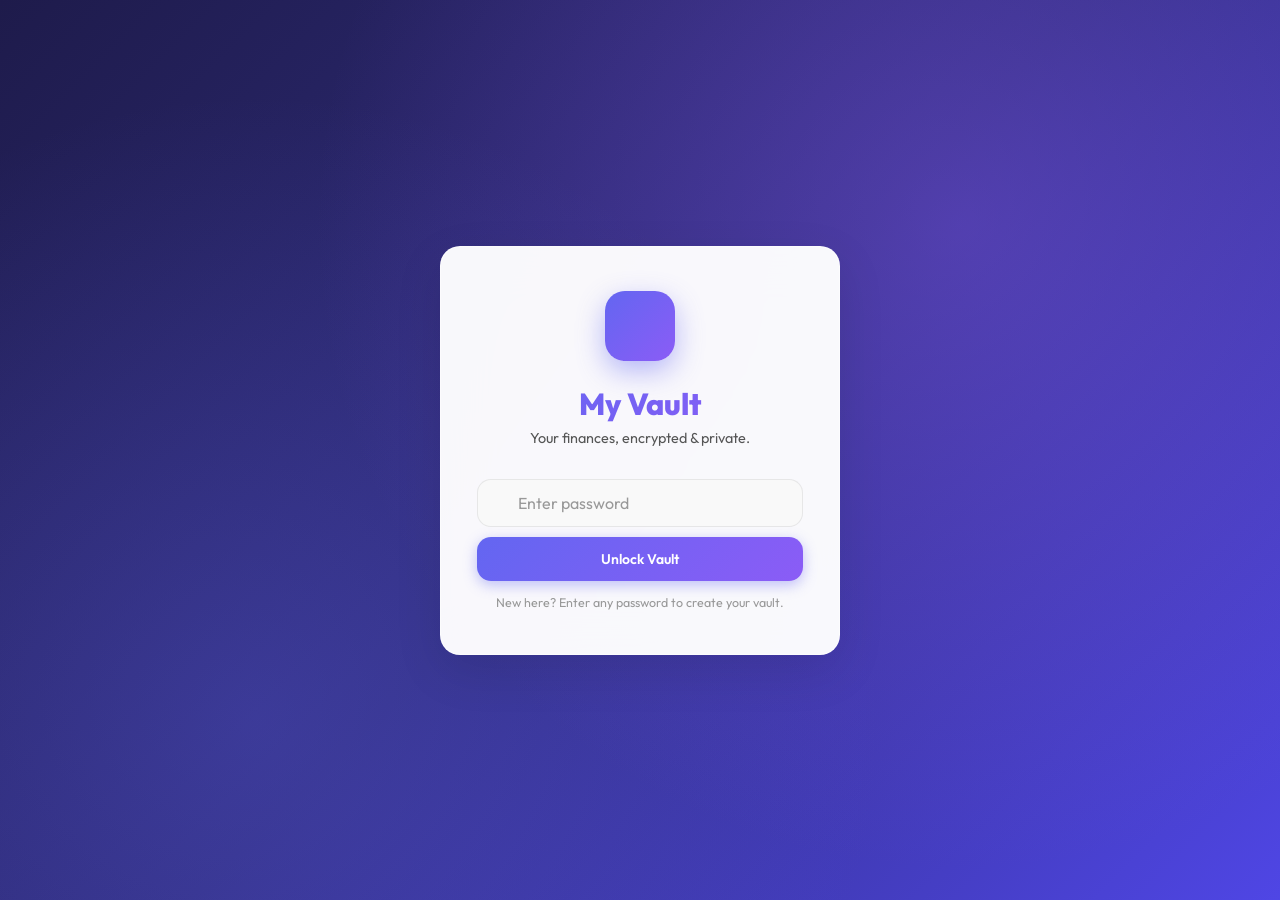
==== commit 06869ff9: "feat: premium fintech UI upgrade — glassmorphism, hero card, marquee, floating dock - Replace today-" ====
--- a/index.html
+++ b/index.html
@@ -145,6 +145,9 @@
         <button class="nav-item" data-section="budget">
           <i data-lucide="target"></i><span>Budget Planner</span>
         </button>
+        <button class="nav-item" data-section="moneybowl">
+          <i data-lucide="glass-water"></i><span>Money Bowl</span>
+        </button>
         <button class="nav-item" data-section="bills">
           <i data-lucide="receipt"></i><span>Bills &amp; Receipts</span>
         </button>
@@ -167,6 +170,9 @@
           <i data-lucide="hard-drive-upload"></i><span>Restore Vault</span>
         </button>
         <input type="file" id="restore-file-input" accept=".json" hidden>
+        <button class="nav-item" id="reminder-btn">
+          <i data-lucide="bell"></i><span>Daily Reminder</span>
+        </button>
         <button class="nav-item hidden" id="enable-faceid-sidebar-btn">
           <i data-lucide="scan-face"></i><span>Enable Face ID</span>
         </button>
@@ -210,16 +216,60 @@
             <button id="dismiss-recurring-btn" class="btn ghost icon-btn"><i data-lucide="x"></i></button>
           </div>
 
-          <!-- Today's Spend Gadget -->
-          <div class="today-widget">
-            <div class="today-widget-left">
-              <div class="today-widget-label">Today's Spend</div>
-              <div class="today-widget-amount" id="today-amount">₹0.00</div>
-              <div class="today-widget-meta" id="today-meta">No transactions today</div>
-            </div>
-            <div class="today-widget-right">
-              <div class="today-widget-date" id="today-date">—</div>
-              <div class="today-widget-icon"><i data-lucide="zap"></i></div>
+          <!-- Hero Dashboard Card -->
+          <div class="hero-card">
+            <div class="hero-card-top">
+              <div>
+                <div class="hero-label">Available Balance</div>
+                <div class="hero-balance" id="hero-balance">₹0.00</div>
+              </div>
+              <div class="hero-badge" id="today-date">—</div>
+            </div>
+            <div class="hero-kpi-row">
+              <div class="hero-kpi">
+                <div class="hero-kpi-label">Income</div>
+                <div class="hero-kpi-value income-val" id="hero-monthly-income">₹0</div>
+              </div>
+              <div class="hero-kpi">
+                <div class="hero-kpi-label">Expenses</div>
+                <div class="hero-kpi-value expense-val" id="hero-monthly-expense">₹0</div>
+              </div>
+              <div class="hero-kpi">
+                <div class="hero-kpi-label">Money Left</div>
+                <div class="hero-kpi-value" id="hero-money-left">₹0</div>
+              </div>
+              <div class="hero-kpi">
+                <div class="hero-kpi-label">Savings Rate</div>
+                <div class="hero-kpi-value savings-val" id="hero-savings-rate">0%</div>
+              </div>
+            </div>
+            <div class="hero-insight" id="hero-insight-text">Track your spending to unlock smart insights.</div>
+            <div class="hero-actions">
+              <button class="hero-action-btn primary" data-section="add" id="hero-add-expense-btn">
+                <i data-lucide="plus"></i> Add Expense
+              </button>
+              <button class="hero-action-btn secondary" id="hero-add-income-btn">
+                <i data-lucide="arrow-down-circle"></i> Add Income
+              </button>
+            </div>
+          </div>
+
+          <!-- Financial Marquee -->
+          <div class="marquee-wrap">
+            <div class="marquee-track" id="marquee-track">
+              <span class="marquee-item"><span class="m-label">Today</span><span class="m-val" id="mq-today">₹0.00</span></span>
+              <span class="marquee-item"><span class="m-label">This Month</span><span class="m-val" id="mq-month">₹0.00</span></span>
+              <span class="marquee-item"><span class="m-label">Total Income</span><span class="m-val up" id="mq-income">₹0.00</span></span>
+              <span class="marquee-item"><span class="m-label">Net Savings</span><span class="m-val" id="mq-savings">₹0.00</span></span>
+              <span class="marquee-item"><span class="m-label">Forecast</span><span class="m-val" id="mq-forecast">₹0.00</span></span>
+              <span class="marquee-item"><span class="m-label">Transactions</span><span class="m-val" id="mq-count">0</span></span>
+              <!-- duplicate set for seamless loop -->
+              <span class="marquee-item"><span class="m-label">Today</span><span class="m-val" id="mq-today2">₹0.00</span></span>
+              <span class="marquee-item"><span class="m-label">This Month</span><span class="m-val" id="mq-month2">₹0.00</span></span>
+              <span class="marquee-item"><span class="m-label">Total Income</span><span class="m-val up" id="mq-income2">₹0.00</span></span>
+              <span class="marquee-item"><span class="m-label">Net Savings</span><span class="m-val" id="mq-savings2">₹0.00</span></span>
+              <span class="marquee-item"><span class="m-label">Forecast</span><span class="m-val" id="mq-forecast2">₹0.00</span></span>
+              <span class="marquee-item"><span class="m-label">Transactions</span><span class="m-val" id="mq-count2">0</span></span>
             </div>
           </div>
 
@@ -315,7 +365,12 @@
         <!-- ── ADD TRANSACTION ────────────────────── -->
         <section id="section-add" class="section">
           <div class="card form-section">
-            <h3 class="form-title" id="form-title-text">New Transaction</h3>
+            <div class="form-title-row">
+              <h3 class="form-title" id="form-title-text">New Transaction</h3>
+              <button type="button" id="voice-input-btn" class="btn ghost voice-btn" title="Voice Input">
+                <i data-lucide="mic"></i> Voice
+              </button>
+            </div>
             <form id="transaction-form">
 
               <!-- Type toggle -->
@@ -402,6 +457,9 @@
                     <i data-lucide="trash-2"></i>
                   </button>
                 </div>
+                <button type="button" id="scan-receipt-btn" class="btn outline full-width scan-receipt-btn hidden">
+                  <i data-lucide="scan-line"></i> Scan &amp; Extract Amount
+                </button>
               </div>
 
               <!-- Recurring -->
@@ -555,6 +613,230 @@
           </div>
         </section>
 
+        <!-- ── MONEY BOWL (Crystal Vase) ────────── -->
+        <section id="section-moneybowl" class="section">
+          <div class="vasepage">
+
+            <!-- Period toggle -->
+            <div class="vase-period-row">
+              <button class="bowl-filter-btn active" data-period="month">This Month</button>
+              <button class="bowl-filter-btn" data-period="all">All Time</button>
+            </div>
+
+            <!-- Crystal vase scene -->
+            <div class="vase-scene">
+              <div class="vase-ambient"></div>
+
+              <div class="vase-svg-wrap">
+
+                <svg class="vase-svg" viewBox="0 0 300 480"
+                     xmlns="http://www.w3.org/2000/svg" overflow="visible">
+                  <defs>
+
+                    <!-- Sapphire liquid gradient -->
+                    <linearGradient id="liqGrad" x1="0" y1="1" x2="0" y2="0">
+                      <stop offset="0%"   stop-color="#1e3a8a"/>
+                      <stop offset="35%"  stop-color="#2563eb"/>
+                      <stop offset="70%"  stop-color="#3b82f6"/>
+                      <stop offset="100%" stop-color="#60a5fa" stop-opacity="0.92"/>
+                    </linearGradient>
+
+                    <!-- Radial inner glow for liquid -->
+                    <radialGradient id="liqGlow" cx="50%" cy="20%" r="55%">
+                      <stop offset="0%"   stop-color="#93c5fd" stop-opacity="0.32"/>
+                      <stop offset="100%" stop-color="#1e40af" stop-opacity="0"/>
+                    </radialGradient>
+
+                    <!-- Glass body shimmer -->
+                    <linearGradient id="glassGrad" x1="0" y1="0" x2="1" y2="0">
+                      <stop offset="0%"   stop-color="rgba(255,255,255,0.07)"/>
+                      <stop offset="18%"  stop-color="rgba(255,255,255,0.14)"/>
+                      <stop offset="50%"  stop-color="rgba(255,255,255,0.025)"/>
+                      <stop offset="82%"  stop-color="rgba(255,255,255,0.10)"/>
+                      <stop offset="100%" stop-color="rgba(255,255,255,0.04)"/>
+                    </linearGradient>
+
+                    <!-- Clip path: vase interior (walls ~10 px thick) -->
+                    <clipPath id="vase-clip">
+                      <path d="M 118,20
+                               C 113,20 100,30 98,54
+                               C 78,90 64,148 66,206
+                               C 68,256 72,304 84,348
+                               C 94,382 110,400 118,410
+                               C 122,420 122,430 116,440
+                               C 110,444 102,446 98,452
+                               L 98,460 L 202,460 L 202,452
+                               C 198,446 190,444 184,440
+                               C 178,430 178,420 182,410
+                               C 190,400 206,382 216,348
+                               C 228,304 232,256 234,206
+                               C 236,148 222,90 202,54
+                               C 200,30 187,20 182,20 Z"/>
+                    </clipPath>
+
+                  </defs>
+
+                  <!-- Ground reflection / shadow ellipse -->
+                  <ellipse cx="150" cy="473" rx="70" ry="9"
+                           fill="rgba(37,99,235,0.2)"/>
+
+                  <!-- Outer glass shape -->
+                  <path d="M 110,10
+                           C 105,10 90,22 88,48
+                           C 66,86 50,146 52,206
+                           C 54,258 58,308 70,354
+                           C 80,390 98,410 108,420
+                           C 114,430 114,440 108,450
+                           C 102,454 92,456 88,464
+                           L 88,470 L 212,470 L 212,464
+                           C 208,456 198,454 192,450
+                           C 186,440 186,430 192,420
+                           C 202,410 220,390 230,354
+                           C 242,308 246,258 248,206
+                           C 250,146 234,86 212,48
+                           C 210,22 195,10 190,10 Z"
+                        fill="url(#glassGrad)"
+                        stroke="rgba(147,197,253,0.18)"
+                        stroke-width="1.5"/>
+
+                  <!-- Liquid (clipped to vase interior) -->
+                  <g clip-path="url(#vase-clip)">
+                    <g id="bowl-liquid"
+                       style="transform:translateY(440px);transition:transform 1.4s cubic-bezier(.4,0,.2,1);will-change:transform">
+
+                      <!-- Liquid fill -->
+                      <rect x="0" y="0" width="300" height="480" fill="url(#liqGrad)"/>
+                      <!-- Inner glow -->
+                      <rect x="0" y="0" width="300" height="480" fill="url(#liqGlow)"/>
+
+                      <!-- Wave 1 (main) -->
+                      <path class="vase-wave-1"
+                            d="M-20,5 C10,-8 70,18 110,5 C150,-8 210,18 250,5
+                               C290,-8 350,18 390,5 L390,22 L-20,22 Z"
+                            fill="rgba(96,165,250,0.62)"/>
+                      <!-- Wave 2 (secondary) -->
+                      <path class="vase-wave-2"
+                            d="M-20,5 C20,18 80,-8 120,5 C160,18 220,-8 260,5
+                               C300,18 360,-8 400,5 L400,22 L-20,22 Z"
+                            fill="rgba(147,197,253,0.36)"/>
+
+                      <!-- Floating light particles -->
+                      <circle class="vp1" cx="82"  cy="210" r="2.8" fill="rgba(147,197,253,0.65)"/>
+                      <circle class="vp2" cx="186" cy="292" r="2"   fill="rgba(219,234,254,0.55)"/>
+                      <circle class="vp3" cx="128" cy="352" r="2.4" fill="rgba(147,197,253,0.45)"/>
+                      <circle class="vp4" cx="200" cy="186" r="1.6" fill="rgba(255,255,255,0.35)"/>
+                      <circle class="vp5" cx="102" cy="396" r="2"   fill="rgba(147,197,253,0.5)"/>
+
+                    </g>
+                  </g>
+
+                  <!-- Glass wall stroke (renders over liquid) -->
+                  <path d="M 110,10
+                           C 105,10 90,22 88,48
+                           C 66,86 50,146 52,206
+                           C 54,258 58,308 70,354
+                           C 80,390 98,410 108,420
+                           C 114,430 114,440 108,450
+                           C 102,454 92,456 88,464
+                           L 88,470 L 212,470 L 212,464
+                           C 208,456 198,454 192,450
+                           C 186,440 186,430 192,420
+                           C 202,410 220,390 230,354
+                           C 242,308 246,258 248,206
+                           C 250,146 234,86 212,48
+                           C 210,22 195,10 190,10 Z"
+                        fill="none"
+                        stroke="rgba(255,255,255,0.12)"
+                        stroke-width="2"/>
+
+                  <!-- Primary left glass reflection streak -->
+                  <path d="M 118,22 C 108,60 98,122 100,192 C 102,252 106,302 114,342"
+                        fill="none"
+                        stroke="rgba(255,255,255,0.5)"
+                        stroke-width="4.5"
+                        stroke-linecap="round"
+                        opacity="0.62"/>
+
+                  <!-- Secondary thin streak -->
+                  <path d="M 128,22 C 120,55 114,112 116,172"
+                        fill="none"
+                        stroke="rgba(255,255,255,0.22)"
+                        stroke-width="2"
+                        stroke-linecap="round"
+                        opacity="0.52"/>
+
+                  <!-- Right edge shimmer -->
+                  <path d="M 184,22 C 188,52 192,102 190,158"
+                        fill="none"
+                        stroke="rgba(255,255,255,0.16)"
+                        stroke-width="2"
+                        stroke-linecap="round"
+                        opacity="0.38"/>
+
+                  <!-- Glare orb (top-left of glass) -->
+                  <ellipse cx="124" cy="34" rx="13" ry="7"
+                           fill="rgba(255,255,255,0.42)"
+                           transform="rotate(-18,124,34)"/>
+                  <!-- Specular dot -->
+                  <circle cx="118" cy="26" r="3.5" fill="rgba(255,255,255,0.72)"/>
+
+                  <!-- Rim ellipse (top opening) -->
+                  <ellipse cx="150" cy="12" rx="42" ry="5.5"
+                           fill="rgba(96,165,250,0.1)"
+                           stroke="rgba(255,255,255,0.28)" stroke-width="1.5"/>
+
+                  <!-- Base ring -->
+                  <ellipse cx="150" cy="466" rx="66" ry="7"
+                           fill="none"
+                           stroke="rgba(147,197,253,0.18)" stroke-width="1"/>
+
+                </svg>
+
+                <!-- Centre text (HTML overlaid on SVG belly) -->
+                <div class="vase-center-text">
+                  <div class="vase-main-val" id="bowl-pct-val">—</div>
+                  <div class="vase-sub-txt" id="bowl-pct-sub">remaining</div>
+                </div>
+
+                <!-- Drip zone (drop particles when spending) -->
+                <div id="vase-drip-zone" class="vase-drip-zone"></div>
+
+              </div><!-- /vase-svg-wrap -->
+            </div><!-- /vase-scene -->
+
+            <!-- Alerts -->
+            <div id="bowl-overflow-warn" class="lux-alert lux-warn hidden">
+              ⚠️ Spending exceeds income this period
+            </div>
+            <div id="bowl-no-income" class="lux-alert lux-hint">
+              Add income transactions to fill the vase
+            </div>
+
+            <!-- Stats panel -->
+            <div class="vase-stats-panel">
+              <div class="vase-stat-item">
+                <span class="vase-stat-lbl">Income</span>
+                <span class="vase-stat-num" id="bowl-stat-income">₹0.00</span>
+              </div>
+              <div class="vase-stat-sep"></div>
+              <div class="vase-stat-item">
+                <span class="vase-stat-lbl">Spent</span>
+                <span class="vase-stat-num" id="bowl-stat-spent">₹0.00</span>
+              </div>
+              <div class="vase-stat-sep"></div>
+              <div class="vase-stat-item">
+                <span class="vase-stat-lbl">Remaining</span>
+                <span class="vase-stat-num" id="bowl-stat-remaining">₹0.00</span>
+              </div>
+            </div>
+
+            <!-- Hidden: keeps JS IDs working -->
+            <span id="bowl-income-label" style="display:none"></span>
+            <span id="bowl-spent-label"  style="display:none"></span>
+
+          </div>
+        </section>
+
         <!-- ── BILLS ──────────────────────────────── -->
         <section id="section-bills" class="section">
           <div class="bills-page-header">
@@ -590,6 +872,33 @@
       </nav>
 
     </div><!-- /main-wrapper -->
+
+    <!-- Floating Quick-Action Dock (desktop) -->
+    <div class="floating-dock" id="floating-dock">
+      <button class="dock-btn" data-section="dashboard">
+        <i data-lucide="layout-dashboard"></i>
+        <span>Home</span>
+      </button>
+      <div class="dock-divider"></div>
+      <button class="dock-btn dock-primary" data-section="add" id="dock-add-expense-btn">
+        <i data-lucide="plus"></i>
+        <span>Expense</span>
+      </button>
+      <button class="dock-btn" id="dock-add-income-btn">
+        <i data-lucide="arrow-down-circle"></i>
+        <span>Income</span>
+      </button>
+      <div class="dock-divider"></div>
+      <button class="dock-btn" data-section="analytics">
+        <i data-lucide="bar-chart-2"></i>
+        <span>Analytics</span>
+      </button>
+      <button class="dock-btn" data-section="budget">
+        <i data-lucide="target"></i>
+        <span>Budget</span>
+      </button>
+    </div>
+
   </div><!-- /app-shell -->
 
   <!-- Split Transaction Modal -->
@@ -616,6 +925,68 @@
         <button class="btn primary full-width" id="confirm-split-btn">
           <i data-lucide="scissors"></i> Confirm Split
         </button>
+      </div>
+    </div>
+  </div>
+
+  <!-- ── VOICE INPUT OVERLAY ──────────────────────────────────── -->
+  <div id="voice-overlay" class="voice-overlay hidden">
+    <div class="voice-modal">
+      <button id="voice-close-btn" class="btn ghost icon-btn voice-close-x">
+        <i data-lucide="x"></i>
+      </button>
+      <p class="voice-hint-label">Say: "Spent 500 on food via UPI"</p>
+      <div class="voice-icon-wrap">
+        <div class="voice-ring ring-1"></div>
+        <div class="voice-ring ring-2"></div>
+        <div class="voice-ring ring-3"></div>
+        <button id="voice-mic-btn" class="voice-mic-btn">
+          <i data-lucide="mic"></i>
+        </button>
+      </div>
+      <p id="voice-status" class="voice-status">Tap mic to start</p>
+      <p id="voice-transcript" class="voice-transcript"></p>
+      <div id="voice-parsed-wrap" class="voice-parsed-wrap"></div>
+      <button id="voice-apply-btn" class="btn primary hidden" style="margin-top:16px;min-width:180px">
+        <i data-lucide="check"></i> Fill Form
+      </button>
+    </div>
+  </div>
+
+  <!-- ── OCR SCANNING OVERLAY ──────────────────────────────────── -->
+  <div id="ocr-overlay" class="ocr-overlay hidden">
+    <div class="ocr-modal">
+      <div class="ocr-scanner-frame">
+        <div class="ocr-scanner-line"></div>
+      </div>
+      <p id="ocr-status" class="ocr-status">Loading OCR engine…</p>
+      <p class="ocr-sub">Extracting amount from receipt</p>
+    </div>
+  </div>
+
+  <!-- ── DAILY REMINDER MODAL ──────────────────────────────────── -->
+  <div id="reminder-modal" class="modal-overlay hidden">
+    <div class="modal-box reminder-modal-box">
+      <div class="modal-header">
+        <div>
+          <h3>🔔 Daily Reminder</h3>
+          <p id="reminder-status-text" class="modal-subtitle">Remind me to log expenses</p>
+        </div>
+        <button id="reminder-close-btn" class="btn ghost icon-btn"><i data-lucide="x"></i></button>
+      </div>
+      <div class="modal-body" style="padding:20px 24px">
+        <div class="form-group">
+          <label for="reminder-time-input">Reminder time</label>
+          <input type="time" id="reminder-time-input" value="20:00"
+            style="width:100%;padding:10px 14px;font-size:1rem;border:1.5px solid var(--border);border-radius:var(--radius-xs);background:var(--surface);color:var(--text-1)">
+        </div>
+        <p style="font-size:.8rem;color:var(--text-3);margin-top:8px">
+          Works even when the app is closed (on installed PWA &amp; Android Chrome).
+        </p>
+      </div>
+      <div class="modal-footer" style="gap:10px">
+        <button id="reminder-enable-btn" class="btn primary" style="flex:1">Enable</button>
+        <button id="reminder-disable-btn" class="btn outline hidden" style="flex:1">Disable</button>
       </div>
     </div>
   </div>
--- a/styles.css
+++ b/styles.css
@@ -1,11 +1,23 @@
+/* ── TT Norms Pro (self-hosted, optional) ────────────────────────── */
+@font-face {
+  font-family: 'TT Norms Pro';
+  src: url('/fonts/tt-norms-pro-regular.woff2') format('woff2');
+  font-weight: 400; font-style: normal; font-display: swap;
+}
+@font-face {
+  font-family: 'TT Norms Pro';
+  src: url('/fonts/tt-norms-pro-semibold.woff2') format('woff2');
+  font-weight: 600; font-style: normal; font-display: swap;
+}
+
 /* ── Reset ───────────────────────────────────────────────────────── */
 *, *::before, *::after { box-sizing: border-box; margin: 0; padding: 0; }
 
 :root {
-  --bg:          #eef2ff;
+  --bg:          #F5F5F5;
   --surface:     #ffffff;
-  --surface-2:   #f5f3ff;
-  --border:      #ddd6fe;
+  --surface-2:   #f9f9f9;
+  --border:      rgba(0,0,0,0.07);
   --border-dark: #a78bfa;
 
   --sidebar-w:   240px;
@@ -20,26 +32,32 @@
   --expense:     #ef4444;
   --expense-bg:  #fef2f2;
 
-  --text-1: #1e1b4b;
-  --text-2: #4c4780;
-  --text-3: #9794b8;
-
-  --shadow-sm: 0 2px 8px rgba(99,102,241,.08);
-  --shadow:    0 4px 16px rgba(99,102,241,.12);
-  --shadow-md: 0 8px 28px rgba(99,102,241,.16);
-  --shadow-lg: 0 16px 48px rgba(99,102,241,.22);
-
-  --radius:    16px;
-  --radius-sm: 12px;
-  --radius-xs: 8px;
+  --text-1: #111111;
+  --text-2: #555555;
+  --text-3: #999999;
+
+  --shadow-sm: 0 2px 8px rgba(0,0,0,0.05);
+  --shadow:    0 4px 16px rgba(0,0,0,0.07);
+  --shadow-md: 0 8px 32px rgba(0,0,0,0.08);
+  --shadow-lg: 0 16px 48px rgba(0,0,0,0.10);
+
+  --radius:    20px;
+  --radius-sm: 14px;
+  --radius-xs: 10px;
   --topbar-h:  60px;
   --bnav-h:    72px;
   --transition:.22s cubic-bezier(.4,0,.2,1);
+
+  /* glass recipe */
+  --glass-bg:     rgba(255,255,255,0.70);
+  --glass-border: rgba(255,255,255,0.60);
+  --glass-blur:   20px;
+  --glass-shadow: 0 8px 32px rgba(0,0,0,0.08);
 }
 
 html { font-size: 16px; -webkit-text-size-adjust: 100%; }
+html, body, * { font-family: 'TT Norms Pro', 'Outfit', sans-serif; }
 body {
-  font-family: 'Outfit', sans-serif;
   background: var(--bg);
   color: var(--text-1);
   min-height: 100vh; overflow-x: hidden;
@@ -56,10 +74,12 @@
 
 /* ── Shared ──────────────────────────────────────────────────────── */
 .card {
-  background: var(--surface);
-  border: 1px solid var(--border);
-  border-radius: var(--radius);
-  box-shadow: var(--shadow-sm);
+  background: var(--glass-bg);
+  backdrop-filter: blur(var(--glass-blur));
+  -webkit-backdrop-filter: blur(var(--glass-blur));
+  border: 1px solid var(--glass-border);
+  border-radius: 24px;
+  box-shadow: var(--glass-shadow);
 }
 .hidden { display: none !important; }
 .screen { display: none; }
@@ -252,7 +272,14 @@
 }
 
 /* ── Main Wrapper ────────────────────────────────────────────────── */
-.main-wrapper { flex: 1; display: flex; flex-direction: column; overflow: hidden; background: var(--bg); }
+.main-wrapper {
+  flex: 1; display: flex; flex-direction: column; overflow: hidden;
+  background: var(--bg);
+  background-image:
+    radial-gradient(ellipse at 10% 20%, rgba(99,102,241,0.07) 0%, transparent 50%),
+    radial-gradient(ellipse at 90% 80%, rgba(139,92,246,0.06) 0%, transparent 50%),
+    radial-gradient(ellipse at 50% 50%, rgba(16,185,129,0.04) 0%, transparent 60%);
+}
 
 /* ── Topbar ──────────────────────────────────────────────────────── */
 .topbar {
@@ -273,7 +300,7 @@
 .topbar-title { flex: 1; font-size: 1.05rem; font-weight: 800; color: var(--text-1); letter-spacing: -.01em; }
 
 /* ── Content Area ────────────────────────────────────────────────── */
-.content-area { flex: 1; overflow-y: auto; padding: 24px; -webkit-overflow-scrolling: touch; }
+.content-area { flex: 1; overflow-y: auto; padding: 24px; padding-bottom: 104px; -webkit-overflow-scrolling: touch; }
 
 /* ── Sections ────────────────────────────────────────────────────── */
 .section { display: none; }
@@ -295,88 +322,169 @@
 .alert-banner i { width: 18px; height: 18px; color: #d97706; flex-shrink: 0; }
 .alert-banner span { flex: 1; }
 
-/* ── Today's Spend Widget ────────────────────────────────────────── */
-.today-widget {
-  background: linear-gradient(135deg, #1e1b4b 0%, #3730a3 55%, #6366f1 100%);
-  border-radius: var(--radius);
-  padding: 20px 22px;
-  display: flex; align-items: center; justify-content: space-between;
-  box-shadow: 0 8px 32px rgba(99,102,241,.32);
-  margin-bottom: 16px;
+/* ── Hero Dashboard Card ─────────────────────────────────────────── */
+.hero-card {
+  background: linear-gradient(145deg, #1e1b4b 0%, #312e81 40%, #4338ca 75%, #6366f1 100%);
+  border-radius: 28px;
+  padding: 28px 24px 24px;
+  margin-bottom: 20px;
   position: relative; overflow: hidden;
+  box-shadow: 0 16px 56px rgba(99,102,241,.38), 0 4px 16px rgba(0,0,0,.12);
+  border: 1px solid rgba(255,255,255,.15);
+}
+.hero-card::before {
+  content: ''; position: absolute; inset: 0;
+  background: radial-gradient(ellipse at 80% -10%, rgba(255,255,255,.10) 0%, transparent 55%),
+              radial-gradient(ellipse at -10% 110%, rgba(139,92,246,.25) 0%, transparent 50%);
+  pointer-events: none;
+}
+.hero-card-top {
+  display: flex; align-items: flex-start; justify-content: space-between;
+  margin-bottom: 20px; position: relative; z-index: 1;
+}
+.hero-label {
+  font-size: 0.65rem; font-weight: 700; letter-spacing: .12em;
+  text-transform: uppercase; color: rgba(255,255,255,.55);
+  margin-bottom: 6px;
+}
+.hero-balance {
+  font-size: 2.8rem; font-weight: 800; color: #fff;
+  letter-spacing: -.03em; line-height: 1;
+}
+.hero-badge {
+  background: rgba(255,255,255,.18);
+  backdrop-filter: blur(8px);
+  border: 1px solid rgba(255,255,255,.25);
+  border-radius: 99px;
+  padding: 6px 14px;
+  font-size: 0.75rem; font-weight: 700; color: rgba(255,255,255,.9);
+  white-space: nowrap; flex-shrink: 0;
+}
+.hero-kpi-row {
+  display: grid; grid-template-columns: repeat(4,1fr);
+  gap: 10px; position: relative; z-index: 1; margin-bottom: 18px;
+}
+.hero-kpi {
+  background: rgba(255,255,255,.10);
+  backdrop-filter: blur(8px);
+  border: 1px solid rgba(255,255,255,.14);
+  border-radius: 14px;
+  padding: 12px 10px;
+  display: flex; flex-direction: column; gap: 4px;
+}
+.hero-kpi-label {
+  font-size: 0.58rem; font-weight: 700; letter-spacing: .08em;
+  text-transform: uppercase; color: rgba(255,255,255,.5);
+}
+.hero-kpi-value {
+  font-size: 1rem; font-weight: 800; color: #fff;
+  line-height: 1.2; letter-spacing: -.01em;
+}
+.hero-kpi-value.income-val { color: #6ee7b7; }
+.hero-kpi-value.expense-val { color: #fca5a5; }
+.hero-kpi-value.savings-val { color: #a5f3fc; }
+.hero-insight {
+  font-size: 0.78rem; color: rgba(255,255,255,.6);
+  position: relative; z-index: 1; margin-bottom: 18px;
+  line-height: 1.5;
+}
+.hero-actions {
+  display: flex; gap: 10px; position: relative; z-index: 1;
+}
+.hero-action-btn {
+  flex: 1; display: flex; align-items: center; justify-content: center;
+  gap: 7px; padding: 11px 16px;
+  border: none; border-radius: 14px;
+  font-size: 0.82rem; font-weight: 700;
+  transition: all var(--transition);
+  -webkit-tap-highlight-color: transparent;
+}
+.hero-action-btn.primary {
+  background: rgba(255,255,255,.95);
+  color: #4338ca;
+  box-shadow: 0 4px 16px rgba(0,0,0,.18);
+}
+.hero-action-btn.primary:hover { background: #fff; transform: translateY(-1px); box-shadow: 0 6px 24px rgba(0,0,0,.2); }
+.hero-action-btn.secondary {
+  background: rgba(255,255,255,.12);
+  border: 1px solid rgba(255,255,255,.22);
+  color: rgba(255,255,255,.9);
+}
+.hero-action-btn.secondary:hover { background: rgba(255,255,255,.2); transform: translateY(-1px); }
+.hero-action-btn i { width: 15px; height: 15px; flex-shrink: 0; }
+
+/* ── Financial Marquee ───────────────────────────────────────────── */
+.marquee-wrap {
+  overflow: hidden; margin-bottom: 20px;
+  background: var(--glass-bg);
+  backdrop-filter: blur(var(--glass-blur));
+  -webkit-backdrop-filter: blur(var(--glass-blur));
+  border: 1px solid var(--glass-border);
+  border-radius: 14px;
+  padding: 10px 0;
+}
+.marquee-track {
+  display: flex; gap: 0;
+  animation: marqueeScroll 28s linear infinite;
+  width: max-content;
+}
+.marquee-wrap:hover .marquee-track { animation-play-state: paused; }
+.marquee-item {
+  display: inline-flex; align-items: center; gap: 6px;
+  padding: 0 24px; font-size: 0.76rem; font-weight: 600; white-space: nowrap;
+  border-right: 1px solid var(--border); color: var(--text-2);
+}
+.marquee-item:last-child { border-right: none; }
+.marquee-item .m-label { color: var(--text-3); font-weight: 500; }
+.marquee-item .m-val { color: var(--text-1); font-weight: 700; }
+.marquee-item .m-val.up { color: var(--income); }
+.marquee-item .m-val.down { color: var(--expense); }
+@keyframes marqueeScroll {
+  0%   { transform: translateX(0); }
+  100% { transform: translateX(-50%); }
+}
+
+/* ── Stat Cards (glass KPI) ──────────────────────────────────────── */
+.summary-grid {
+  display: grid; grid-template-columns: repeat(4, 1fr); gap: 14px; margin-bottom: 20px;
+}
+.stat-card {
+  background: var(--glass-bg);
+  backdrop-filter: blur(var(--glass-blur));
+  -webkit-backdrop-filter: blur(var(--glass-blur));
+  border: 1px solid var(--glass-border);
+  border-radius: 20px;
+  padding: 18px 16px;
+  display: flex; flex-direction: column; gap: 12px;
+  box-shadow: var(--glass-shadow);
   transition: transform var(--transition), box-shadow var(--transition);
-}
-.today-widget:hover { transform: translateY(-2px); box-shadow: 0 12px 40px rgba(99,102,241,.4); }
-.today-widget::before {
-  content: ''; position: absolute;
-  width: 160px; height: 160px; border-radius: 50%;
-  background: rgba(255,255,255,.07);
-  top: -55px; right: -24px; pointer-events: none;
-}
-.today-widget::after {
-  content: ''; position: absolute;
-  width: 100px; height: 100px; border-radius: 50%;
-  background: rgba(255,255,255,.04);
-  bottom: -35px; left: 40%; pointer-events: none;
-}
-.today-widget-left { display: flex; flex-direction: column; gap: 3px; }
-.today-widget-label {
-  font-size: 0.68rem; font-weight: 600;
-  color: rgba(255,255,255,.6);
-  text-transform: uppercase; letter-spacing: .08em;
-}
-.today-widget-amount {
-  font-size: 2.2rem; font-weight: 800; color: #fff;
-  line-height: 1.1; letter-spacing: -.02em;
-}
-.today-widget-meta { font-size: 0.72rem; color: rgba(255,255,255,.5); margin-top: 3px; }
-.today-widget-right {
-  display: flex; flex-direction: column;
-  align-items: flex-end; gap: 10px; flex-shrink: 0;
-}
-.today-widget-date { font-size: 0.78rem; font-weight: 500; color: rgba(255,255,255,.65); white-space: nowrap; }
-.today-widget-icon {
-  width: 46px; height: 46px;
-  background: rgba(255,255,255,.15);
-  border-radius: 13px;
-  display: flex; align-items: center; justify-content: center;
-}
-.today-widget-icon i { width: 22px; height: 22px; color: #fff; }
-
-/* ── Stat Cards ──────────────────────────────────────────────────── */
-.summary-grid {
-  display: grid; grid-template-columns: repeat(3,1fr); gap: 14px; margin-bottom: 20px;
-}
-.stat-card {
-  border-radius: var(--radius); padding: 20px 18px;
-  display: flex; align-items: center; gap: 14px;
-  box-shadow: var(--shadow-md);
-  transition: transform var(--transition), box-shadow var(--transition);
-  border: none; overflow: hidden; position: relative;
+  position: relative; overflow: hidden;
 }
 .stat-card::after {
   content: '';
   position: absolute; top: -28px; right: -20px;
-  width: 90px; height: 90px; border-radius: 50%;
-  background: rgba(255,255,255,.12); pointer-events: none;
-}
-.stat-card:hover { transform: translateY(-3px); box-shadow: var(--shadow-lg); }
-.card-spent    { background: linear-gradient(135deg, #f43f5e 0%, #ef4444 100%); }
-.card-month    { background: linear-gradient(135deg, #6366f1 0%, #8b5cf6 100%); }
-.card-count    { background: linear-gradient(135deg, #0ea5e9 0%, #06b6d4 100%); }
-.card-forecast { background: linear-gradient(135deg, #10b981 0%, #059669 100%); }
-
-/* 4-column grid on desktop */
-.summary-grid { grid-template-columns: repeat(4, 1fr); }
+  width: 80px; height: 80px; border-radius: 50%;
+  background: rgba(99,102,241,0.06); pointer-events: none;
+}
+.stat-card:hover { transform: translateY(-3px); box-shadow: 0 12px 40px rgba(0,0,0,.10); }
+/* Remove colorful gradients — glass replaces them */
+.card-spent, .card-month, .card-count, .card-forecast,
+.card-income, .card-savings { background: var(--glass-bg); }
 .stat-icon {
-  width: 48px; height: 48px; border-radius: 12px;
-  background: rgba(255,255,255,.22);
+  width: 40px; height: 40px; border-radius: 12px;
   display: flex; align-items: center; justify-content: center; flex-shrink: 0;
 }
-.stat-icon i { width: 22px; height: 22px; color: #fff; }
+/* Per-card accent icon colors */
+.card-spent   .stat-icon { background: rgba(239,68,68,.10);  color: #ef4444; }
+.card-month   .stat-icon { background: rgba(99,102,241,.10); color: #6366f1; }
+.card-count   .stat-icon { background: rgba(14,165,233,.10); color: #0ea5e9; }
+.card-forecast .stat-icon { background: rgba(16,185,129,.10); color: #10b981; }
+.card-income  .stat-icon { background: rgba(16,185,129,.10); color: #10b981; }
+.card-savings .stat-icon { background: rgba(245,158,11,.10); color: #f59e0b; }
+.stat-icon i { width: 20px; height: 20px; }
 .stat-body { display: flex; flex-direction: column; gap: 3px; min-width: 0; }
-.stat-label { font-size: 0.68rem; font-weight: 600; color: rgba(255,255,255,.75); text-transform: uppercase; letter-spacing: .08em; }
-.stat-value { font-size: 1.45rem; font-weight: 800; color: #fff; line-height: 1.2; }
+.stat-label { font-size: 0.65rem; font-weight: 700; color: var(--text-3); text-transform: uppercase; letter-spacing: .08em; }
+.stat-value { font-size: 1.3rem; font-weight: 800; color: var(--text-1); line-height: 1.2; }
 
 /* ── Dashboard Grid ──────────────────────────────────────────────── */
 .dashboard-grid { display: grid; grid-template-columns: 1fr 280px; gap: 16px; margin-bottom: 16px; }
@@ -588,24 +696,31 @@
 
 /* ── Modal ───────────────────────────────────────────────────────── */
 .modal-overlay {
-  position: fixed; inset: 0; background: rgba(30,27,75,.65);
+  position: fixed; inset: 0;
+  background: rgba(17,17,17,.45);
+  backdrop-filter: blur(12px);
+  -webkit-backdrop-filter: blur(12px);
   display: flex; align-items: center; justify-content: center;
-  z-index: 999; padding: 16px; backdrop-filter: blur(6px);
+  z-index: 999; padding: 16px;
   animation: fadeIn .15s ease;
 }
 @keyframes fadeIn { from { opacity: 0; } to { opacity: 1; } }
 .modal-box {
-  background: var(--surface); border-radius: var(--radius);
+  background: var(--glass-bg);
+  backdrop-filter: blur(var(--glass-blur));
+  -webkit-backdrop-filter: blur(var(--glass-blur));
+  border: 1px solid var(--glass-border);
+  border-radius: 28px;
   width: 100%; max-width: 480px; max-height: 90vh;
   display: flex; flex-direction: column; overflow: hidden;
-  box-shadow: var(--shadow-lg); animation: slideUp .2s ease;
-  border: 1px solid var(--border);
+  box-shadow: 0 24px 64px rgba(0,0,0,.14), 0 4px 16px rgba(0,0,0,.08);
+  animation: slideUp .2s ease;
 }
 @keyframes slideUp { from { transform: translateY(20px); opacity: 0; } to { transform: translateY(0); opacity: 1; } }
 .modal-header {
   display: flex; align-items: flex-start; justify-content: space-between;
-  padding: 18px 20px; border-bottom: 1px solid var(--border); flex-shrink: 0;
-  background: var(--surface-2);
+  padding: 18px 20px; border-bottom: 1px solid var(--glass-border); flex-shrink: 0;
+  background: rgba(255,255,255,.5);
 }
 .modal-header h3 { font-size: 0.95rem; font-weight: 700; color: var(--text-1); }
 .modal-subtitle { font-size: 0.8rem; color: var(--text-3); margin-top: 2px; }
@@ -741,12 +856,15 @@
   gap: 14px; margin-bottom: 4px;
 }
 .budget-card {
-  background: var(--surface); border: 1px solid var(--border);
-  border-radius: var(--radius); padding: 16px 18px;
-  box-shadow: var(--shadow-sm);
+  background: var(--glass-bg);
+  backdrop-filter: blur(var(--glass-blur));
+  -webkit-backdrop-filter: blur(var(--glass-blur));
+  border: 1px solid var(--glass-border);
+  border-radius: 20px; padding: 16px 18px;
+  box-shadow: var(--glass-shadow);
   transition: transform var(--transition), box-shadow var(--transition);
 }
-.budget-card:hover { transform: translateY(-2px); box-shadow: var(--shadow); }
+.budget-card:hover { transform: translateY(-2px); box-shadow: 0 12px 36px rgba(0,0,0,.10); }
 .budget-card-header {
   display: flex; align-items: flex-start;
   justify-content: space-between; margin-bottom: 12px; gap: 8px;
@@ -760,13 +878,19 @@
   padding: 4px 10px; border-radius: 20px; white-space: nowrap; flex-shrink: 0;
 }
 .budget-bar-track {
-  height: 8px; background: var(--border);
+  height: 6px; background: rgba(0,0,0,0.08);
   border-radius: 4px; overflow: hidden; margin-bottom: 10px;
 }
 .budget-bar-fill {
   height: 100%; border-radius: 4px;
+  background: #111111;
   transition: width .5s cubic-bezier(.4,0,.2,1);
 }
+/* Override per-state colors with dark fills */
+.b-ok   .budget-bar-fill { background: #111111; }
+.b-warn .budget-bar-fill { background: #333333; }
+.b-red  .budget-bar-fill { background: #555555; }
+.b-over .budget-bar-fill { background: #ef4444; }
 .budget-card-footer {
   display: flex; align-items: center; justify-content: space-between;
 }
@@ -781,6 +905,40 @@
 .budget-status.b-warn { color: #a16207; }
 .budget-status.b-red  { color: #b91c1c; }
 .budget-status.b-over { color: #7f1d1d; font-weight: 800; }
+
+/* ── Floating Quick-Action Dock ──────────────────────────────────── */
+.floating-dock {
+  position: fixed; bottom: 24px; left: 50%; transform: translateX(-50%);
+  z-index: 500;
+  display: flex; align-items: center; gap: 8px;
+  background: rgba(255,255,255,0.78);
+  backdrop-filter: blur(24px);
+  -webkit-backdrop-filter: blur(24px);
+  border: 1px solid rgba(255,255,255,0.65);
+  border-radius: 999px;
+  padding: 10px 16px;
+  box-shadow: 0 8px 40px rgba(0,0,0,0.14), 0 2px 8px rgba(0,0,0,.06);
+}
+.dock-btn {
+  display: flex; flex-direction: column; align-items: center; gap: 3px;
+  padding: 8px 14px; border: none; background: transparent; border-radius: 999px;
+  font-size: 0.62rem; font-weight: 700; color: var(--text-2);
+  transition: all var(--transition);
+  -webkit-tap-highlight-color: transparent; cursor: pointer;
+  letter-spacing: .02em;
+}
+.dock-btn i { width: 20px; height: 20px; flex-shrink: 0; transition: transform var(--transition); }
+.dock-btn:hover { background: var(--accent-light); color: var(--accent); }
+.dock-btn:hover i { transform: scale(1.1); }
+.dock-btn.dock-primary {
+  background: var(--grad-primary); color: #fff; padding: 10px 20px;
+  box-shadow: 0 4px 16px rgba(99,102,241,.45);
+}
+.dock-btn.dock-primary:hover { box-shadow: 0 6px 24px rgba(99,102,241,.55); transform: translateY(-1px); }
+.dock-divider {
+  width: 1px; height: 32px;
+  background: rgba(0,0,0,0.08); flex-shrink: 0; border-radius: 1px;
+}
 
 /* ── Dark Mode ───────────────────────────────────────────────────── */
 [data-theme="dark"] {
@@ -796,9 +954,13 @@
   --shadow-sm: 0 2px 8px rgba(0,0,0,.4);
   --shadow:    0 4px 16px rgba(0,0,0,.5);
   --shadow-md: 0 8px 28px rgba(0,0,0,.6);
+  --glass-bg:     rgba(26,24,48,0.80);
+  --glass-border: rgba(255,255,255,0.08);
+  --glass-shadow: 0 8px 32px rgba(0,0,0,.35);
 }
 [data-theme="dark"] body { background: var(--bg); }
-[data-theme="dark"] .today-widget { background: linear-gradient(135deg, #0a0918 0%, #1e1b4b 55%, #3730a3 100%); }
+[data-theme="dark"] .hero-card { background: linear-gradient(145deg, #0a0918 0%, #1e1b4b 40%, #2d2c7a 75%, #4338ca 100%); }
+[data-theme="dark"] .floating-dock { background: rgba(26,24,48,0.85); border-color: rgba(255,255,255,.08); }
 [data-theme="dark"] .vault-card { background: rgba(26,24,48,.98); }
 [data-theme="dark"] .topbar { background: var(--surface); }
 [data-theme="dark"] .form-group input, [data-theme="dark"] .form-group select { background: var(--surface); color: var(--text-1); }
@@ -823,9 +985,8 @@
 .type-btn.active[data-type="income"]  { background: linear-gradient(135deg,#10b981,#059669); color:#fff; }
 .type-btn:not(.active):hover { background: var(--surface-2); }
 
-/* Income/savings stat cards */
-.card-income  { background: linear-gradient(135deg, #10b981 0%, #059669 100%); }
-.card-savings { background: linear-gradient(135deg, #f59e0b 0%, #d97706 100%); }
+/* Income/savings stat cards — glass variant only (color from icon) */
+.card-income, .card-savings { /* handled above */ }
 
 /* ── Recurring row ───────────────────────────────────────────────── */
 .recurring-row { margin-bottom: 18px; }
@@ -841,7 +1002,7 @@
 .insights-list { padding: 8px 16px 14px; display: flex; flex-direction: column; gap: 0; }
 .insight-item {
   padding: 10px 4px; font-size: 0.875rem; color: var(--text-1);
-  border-bottom: 1px solid var(--border); line-height: 1.4;
+  border-bottom: 1px solid rgba(0,0,0,0.06); line-height: 1.4;
 }
 .insight-item:last-child { border-bottom: none; }
 
@@ -1062,6 +1223,8 @@
   /* ── Toast ── */
   .toast { left: 14px; right: 14px; bottom: calc(var(--bnav-h) + env(safe-area-inset-bottom, 0px) + 10px); }
   .toast-inner { min-width: unset; border-radius: var(--radius-sm); }
+  /* Dock hidden on mobile (bottom nav already present) */
+  .floating-dock { display: none; }
 
   /* ── Vault ── */
   #vault-screen.active { align-items: flex-end; padding: 0; }
@@ -1104,3 +1267,374 @@
   .analytics-stats { grid-template-columns: 1fr; }
   .cal-cell { min-height: 40px; }
 }
+
+/* ════════════════════════════════════════════════════════════════
+   ── CRYSTAL VASE (Money Bowl) ────────────────────────────────────
+   ════════════════════════════════════════════════════════════════ */
+
+#section-moneybowl {
+  background: radial-gradient(ellipse at 50% 0%, #0b1f40 0%, #050e1c 55%, #030a15 100%);
+  min-height: 100%;
+}
+.vasepage {
+  display: flex; flex-direction: column; align-items: center;
+  padding: 28px 20px 52px; gap: 28px;
+}
+
+/* ── Period toggle ────────────────────────────────────────────── */
+.vase-period-row {
+  display: flex;
+  background: rgba(255,255,255,.05);
+  border: 1px solid rgba(255,255,255,.08);
+  border-radius: 100px; padding: 4px;
+}
+#section-moneybowl .bowl-filter-btn {
+  padding: 8px 24px; border: none; border-radius: 100px;
+  font-size: .82rem; font-weight: 600; letter-spacing: .03em;
+  background: transparent; color: rgba(255,255,255,.35);
+  cursor: pointer; transition: all .25s; font-family: 'Outfit', sans-serif;
+}
+#section-moneybowl .bowl-filter-btn.active {
+  background: rgba(59,130,246,.2);
+  color: #93c5fd;
+  box-shadow: 0 0 20px rgba(59,130,246,.18);
+}
+
+/* ── Scene ────────────────────────────────────────────────────── */
+.vase-scene {
+  position: relative;
+  display: flex; align-items: center; justify-content: center;
+  width: 100%;
+}
+.vase-ambient {
+  position: absolute;
+  width: 280px; height: 260px;
+  background: radial-gradient(circle, rgba(59,130,246,.16) 0%, transparent 68%);
+  border-radius: 50%; pointer-events: none;
+  top: 50%; left: 50%; transform: translate(-50%,-50%);
+  animation: vaseAmbPulse 5s ease-in-out infinite;
+}
+@keyframes vaseAmbPulse {
+  0%,100% { opacity:.55; transform:translate(-50%,-50%) scale(1);    }
+  50%      { opacity:.9;  transform:translate(-50%,-50%) scale(1.08); }
+}
+
+/* ── SVG wrapper (needed so overlays position relative to SVG) ── */
+.vase-svg-wrap {
+  position: relative;
+  display: inline-block; line-height: 0;
+}
+
+/* ── The SVG crystal vase ─────────────────────────────────────── */
+.vase-svg {
+  width: 220px; height: auto; display: block; overflow: visible;
+  filter:
+    drop-shadow(0 22px 64px rgba(37,99,235,.48))
+    drop-shadow(0 4px 20px rgba(30,58,138,.55))
+    drop-shadow(0 0 100px rgba(59,130,246,.11));
+}
+
+/* ── Wave animations (SVG paths inside bowl-liquid group) ─────── */
+.vase-wave-1 {
+  animation: vWave1 3.4s linear infinite;
+  transform-box: fill-box;
+}
+.vase-wave-2 {
+  animation: vWave2 5.2s linear infinite;
+  transform-box: fill-box;
+}
+@keyframes vWave1 {
+  from { transform: translateX(0);      }
+  to   { transform: translateX(130px);  }
+}
+@keyframes vWave2 {
+  from { transform: translateX(0);       }
+  to   { transform: translateX(-130px);  }
+}
+
+/* ── Floating liquid particles ───────────────────────────────── */
+.vp1 { animation: vpF1 3.5s ease-in-out infinite;       transform-box: fill-box; transform-origin: 50% 50%; }
+.vp2 { animation: vpF2 4.3s ease-in-out infinite  .7s;  transform-box: fill-box; transform-origin: 50% 50%; }
+.vp3 { animation: vpF1 3.9s ease-in-out infinite 1.5s;  transform-box: fill-box; transform-origin: 50% 50%; }
+.vp4 { animation: vpF3 5.2s ease-in-out infinite 2.2s;  transform-box: fill-box; transform-origin: 50% 50%; }
+.vp5 { animation: vpF2 4.8s ease-in-out infinite  .3s;  transform-box: fill-box; transform-origin: 50% 50%; }
+@keyframes vpF1 {
+  0%,100% { transform: translateY(0);          opacity: .5; }
+  50%      { transform: translateY(-20px);       opacity: .9; }
+}
+@keyframes vpF2 {
+  0%,100% { transform: translate(0,0);           opacity: .4; }
+  50%      { transform: translate(7px,-15px);     opacity: .8; }
+}
+@keyframes vpF3 {
+  0%,100% { transform: scale(1)    translateY(0);     opacity: .35; }
+  50%      { transform: scale(1.7) translateY(-12px);  opacity: .75; }
+}
+
+/* ── Center text (HTML overlaid on SVG belly) ───────────────── */
+.vase-center-text {
+  position: absolute;
+  /* vase belly centre at SVG y≈195 = 195/480 ≈ 40.6% from top */
+  top: 40.5%; left: 50%;
+  transform: translate(-50%, -50%);
+  text-align: center; pointer-events: none; z-index: 10;
+}
+.vase-main-val {
+  font-size: 2.2rem; font-weight: 900; letter-spacing: -.04em;
+  color: #fff; line-height: 1;
+  text-shadow:
+    0 0 24px rgba(96,165,250,.8),
+    0 0 60px rgba(59,130,246,.4),
+    0 2px 10px rgba(0,0,0,.6);
+}
+.vase-sub-txt {
+  font-size: .65rem; font-weight: 600; letter-spacing: .14em;
+  color: rgba(147,197,253,.75); text-transform: uppercase;
+  margin-top: 5px;
+}
+
+/* ── Drip zone (drop particles when spending) ────────────────── */
+.vase-drip-zone {
+  position: absolute;
+  top: 2%; left: 50%; transform: translateX(-50%);
+  width: 60px; height: 80px;
+  pointer-events: none; overflow: visible;
+}
+.vase-drip-particle {
+  position: absolute; top: 0; left: 50%; margin-left: -3px;
+  width: 6px; height: 6px; border-radius: 50%;
+  background: #93c5fd;
+  animation: vaseDrip .9s ease-in forwards;
+  pointer-events: none;
+}
+@keyframes vaseDrip {
+  0%   { transform: translateY(0)    scale(1);   opacity: .8; }
+  60%  { transform: translateY(36px) scale(.7);  opacity: .5; }
+  100% { transform: translateY(74px) scale(.3);  opacity: 0;  }
+}
+
+/* ── Alerts ──────────────────────────────────────────────────── */
+.lux-alert {
+  display: flex; align-items: center; justify-content: center;
+  padding: 11px 22px; border-radius: 100px;
+  font-size: .82rem; font-weight: 500; letter-spacing: .01em;
+  max-width: 340px; text-align: center;
+}
+.lux-warn {
+  background: rgba(239,68,68,.11);
+  border: 1px solid rgba(239,68,68,.28);
+  color: #f87171;
+}
+.lux-hint {
+  background: rgba(59,130,246,.08);
+  border: 1px solid rgba(59,130,246,.22);
+  color: rgba(147,197,253,.75);
+}
+
+/* ── Stats panel ─────────────────────────────────────────────── */
+.vase-stats-panel {
+  display: flex; align-items: center;
+  width: 100%; max-width: 340px;
+  background: rgba(255,255,255,.04);
+  border: 1px solid rgba(255,255,255,.07);
+  border-radius: 18px; overflow: hidden;
+  backdrop-filter: blur(10px);
+}
+.vase-stat-item {
+  flex: 1; display: flex; flex-direction: column;
+  align-items: center; gap: 5px; padding: 18px 8px;
+}
+.vase-stat-sep {
+  width: 1px; height: 38px;
+  background: rgba(255,255,255,.07); flex-shrink: 0;
+}
+.vase-stat-lbl {
+  font-size: .6rem; font-weight: 600; letter-spacing: .1em;
+  text-transform: uppercase; color: rgba(147,197,253,.45);
+}
+.vase-stat-num {
+  font-size: .92rem; font-weight: 800; letter-spacing: -.02em;
+  color: #93c5fd; white-space: nowrap;
+}
+
+/* ── Mobile ──────────────────────────────────────────────────── */
+@media (max-width: 480px) {
+  .vase-svg       { width: 185px; }
+  .vase-main-val  { font-size: 1.85rem; }
+  .vase-stat-num  { font-size: .82rem; }
+  .vase-stat-item { padding: 14px 6px; }
+  .vasepage       { padding: 20px 16px 44px; gap: 22px; }
+}
+
+/* ────────────────────────────────────────────────────────────────── */
+/* ── Voice Input ──────────────────────────────────────────────────  */
+/* ────────────────────────────────────────────────────────────────── */
+
+/* Form title row with voice button */
+.form-title-row {
+  display: flex; align-items: center; justify-content: space-between;
+  margin-bottom: 20px;
+}
+.form-title-row .form-title { margin-bottom: 0; }
+
+.voice-btn {
+  display: flex; align-items: center; gap: 6px; font-size: .82rem;
+  color: var(--accent); border: 1.5px solid var(--border); border-radius: var(--radius-xs);
+  padding: 7px 12px; transition: background var(--transition), border-color var(--transition);
+}
+.voice-btn:hover { background: var(--accent-light); border-color: var(--border-dark); }
+
+/* Voice overlay: fullscreen dark backdrop */
+.voice-overlay {
+  position: fixed; inset: 0; z-index: 1100;
+  background: rgba(10, 8, 30, 0.94);
+  display: flex; align-items: center; justify-content: center;
+  backdrop-filter: blur(10px); -webkit-backdrop-filter: blur(10px);
+}
+.voice-modal {
+  display: flex; flex-direction: column; align-items: center;
+  padding: 48px 28px 40px; gap: 18px; max-width: 360px; width: 100%;
+  position: relative;
+}
+.voice-close-x {
+  position: absolute; top: 8px; right: 4px;
+  color: rgba(255,255,255,.5); border: none;
+}
+.voice-close-x:hover { color: rgba(255,255,255,.9); }
+.voice-hint-label {
+  font-size: .78rem; color: rgba(255,255,255,.4);
+  text-align: center; letter-spacing: .02em;
+}
+/* Pulsing rings around mic */
+.voice-icon-wrap {
+  position: relative; width: 80px; height: 80px;
+  display: flex; align-items: center; justify-content: center;
+  margin: 12px 0;
+}
+.voice-ring {
+  position: absolute; border-radius: 50%;
+  background: rgba(99, 102, 241, 0.14);
+  animation: voicePulse 2.4s ease-out infinite;
+}
+.voice-ring.ring-1 { width: 80px;  height: 80px;  animation-delay: 0s; }
+.voice-ring.ring-2 { width: 120px; height: 120px; animation-delay: .5s; }
+.voice-ring.ring-3 { width: 160px; height: 160px; animation-delay: 1s; }
+@keyframes voicePulse {
+  0%   { opacity: .7; transform: scale(.65); }
+  100% { opacity: 0;  transform: scale(1.1); }
+}
+/* Mic button */
+.voice-mic-btn {
+  position: relative; z-index: 1;
+  width: 72px; height: 72px; border-radius: 50%;
+  background: var(--grad-primary); border: none; color: #fff;
+  display: flex; align-items: center; justify-content: center;
+  box-shadow: 0 8px 28px rgba(99,102,241,.6);
+  transition: transform .15s, box-shadow .15s;
+  cursor: pointer; -webkit-tap-highlight-color: transparent;
+}
+.voice-mic-btn i { width: 28px; height: 28px; pointer-events: none; }
+.voice-mic-btn:active { transform: scale(.94); }
+.voice-mic-btn.listening {
+  animation: micPulse 1.1s ease-in-out infinite;
+}
+@keyframes micPulse {
+  0%   { box-shadow: 0 0 0 0   rgba(99,102,241,.75); }
+  70%  { box-shadow: 0 0 0 18px rgba(99,102,241,0); }
+  100% { box-shadow: 0 0 0 0   rgba(99,102,241,0); }
+}
+/* Transcript display */
+.voice-status {
+  color: rgba(255,255,255,.55); font-size: .88rem; text-align: center;
+}
+.voice-transcript {
+  color: #fff; font-size: 1.05rem; text-align: center;
+  min-height: 26px; font-weight: 500; max-width: 300px;
+  line-height: 1.5;
+}
+/* Parsed field chips */
+.voice-parsed-wrap {
+  display: flex; flex-wrap: wrap; gap: 8px; justify-content: center;
+  max-width: 320px;
+}
+.voice-tag {
+  background: rgba(99,102,241,.22);
+  border: 1px solid rgba(99,102,241,.45);
+  border-radius: 20px; padding: 6px 16px;
+  display: flex; flex-direction: column; align-items: center; gap: 2px;
+  min-width: 80px;
+}
+.vtag-label {
+  font-size: .6rem; color: rgba(255,255,255,.45);
+  text-transform: uppercase; letter-spacing: .06em;
+}
+.vtag-val { font-size: .92rem; color: #fff; font-weight: 600; }
+
+/* ── Scan Receipt button ──────────────────────────────────────────  */
+.scan-receipt-btn {
+  display: flex; align-items: center; justify-content: center; gap: 8px;
+  color: var(--accent); border-color: var(--accent); font-size: .9rem;
+  margin-top: 8px;
+}
+.scan-receipt-btn:hover { background: var(--accent-light); }
+
+/* ────────────────────────────────────────────────────────────────── */
+/* ── OCR Scanning Overlay ─────────────────────────────────────────  */
+/* ────────────────────────────────────────────────────────────────── */
+.ocr-overlay {
+  position: fixed; inset: 0; z-index: 1200;
+  background: rgba(10, 8, 30, .9);
+  display: flex; align-items: center; justify-content: center;
+  backdrop-filter: blur(12px); -webkit-backdrop-filter: blur(12px);
+}
+.ocr-modal {
+  display: flex; flex-direction: column; align-items: center; gap: 24px;
+  padding: 40px 32px;
+}
+.ocr-scanner-frame {
+  width: 180px; height: 180px;
+  border: 2px solid rgba(99,102,241,.5);
+  border-radius: 14px; position: relative; overflow: hidden;
+  background: rgba(99,102,241,.04);
+}
+/* Corner accent lines */
+.ocr-scanner-frame::before,
+.ocr-scanner-frame::after {
+  content: '';
+  position: absolute; width: 24px; height: 24px;
+  border-color: var(--accent); border-style: solid;
+}
+.ocr-scanner-frame::before { top: 6px; left: 6px; border-width: 2px 0 0 2px; border-radius: 4px 0 0 0; }
+.ocr-scanner-frame::after  { bottom: 6px; right: 6px; border-width: 0 2px 2px 0; border-radius: 0 0 4px 0; }
+
+.ocr-scanner-line {
+  position: absolute; top: 0; left: 0; right: 0;
+  height: 3px;
+  background: linear-gradient(90deg, transparent 0%, #6366f1 40%, #8b5cf6 60%, transparent 100%);
+  animation: scanLine 2s linear infinite;
+  box-shadow: 0 0 12px rgba(99,102,241,.9);
+}
+@keyframes scanLine {
+  0%   { top: 0; }
+  50%  { top: calc(100% - 3px); }
+  100% { top: 0; }
+}
+.ocr-status {
+  color: rgba(255,255,255,.85); font-size: .95rem;
+  text-align: center; font-weight: 500;
+}
+.ocr-sub {
+  color: rgba(255,255,255,.35); font-size: .78rem; text-align: center;
+  margin-top: -16px;
+}
+
+/* ────────────────────────────────────────────────────────────────── */
+/* ── Reminder Modal ───────────────────────────────────────────────  */
+/* ────────────────────────────────────────────────────────────────── */
+.reminder-modal-box { max-width: 380px; }
+
+/* Dark mode overrides for new elements */
+[data-theme="dark"] .voice-btn { color: #a5b4fc; border-color: var(--border); }
+[data-theme="dark"] .voice-btn:hover { background: var(--surface-2); }
+[data-theme="dark"] .scan-receipt-btn { color: #a5b4fc; border-color: #4f46e5; }
+[data-theme="dark"] .scan-receipt-btn:hover { background: var(--surface-2); }
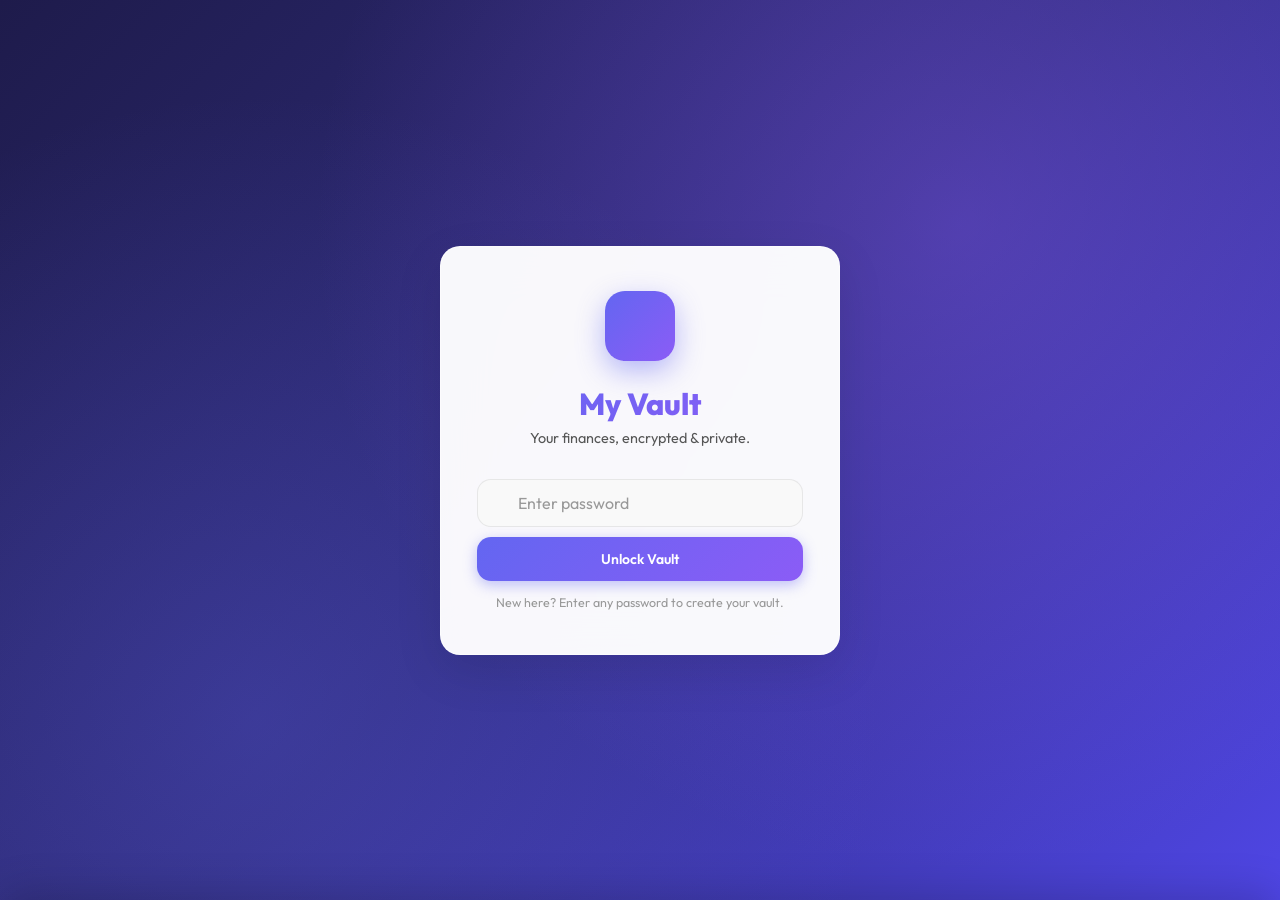
==== commit 826460a9: "Initial My Vault deployment" ====
--- a/index.html
+++ b/index.html
@@ -21,6 +21,7 @@
   <script src="https://unpkg.com/lucide@latest/dist/umd/lucide.min.js"></script>
   <script src="https://cdnjs.cloudflare.com/ajax/libs/jspdf/2.5.1/jspdf.umd.min.js"></script>
   <script src="https://cdnjs.cloudflare.com/ajax/libs/jspdf-autotable/3.8.2/jspdf.plugin.autotable.min.js"></script>
+  <script src="https://cdn.jsdelivr.net/npm/xlsx@0.18.5/dist/xlsx.full.min.js"></script>
 </head>
 <body>
 
@@ -130,9 +131,6 @@
         <button class="nav-item active" data-section="dashboard">
           <i data-lucide="layout-dashboard"></i><span>Dashboard</span>
         </button>
-        <button class="nav-item" data-section="add">
-          <i data-lucide="plus-circle"></i><span>Add Transaction</span>
-        </button>
         <button class="nav-item" data-section="history">
           <i data-lucide="history"></i><span>History</span>
         </button>
@@ -145,11 +143,11 @@
         <button class="nav-item" data-section="budget">
           <i data-lucide="target"></i><span>Budget Planner</span>
         </button>
-        <button class="nav-item" data-section="moneybowl">
-          <i data-lucide="glass-water"></i><span>Money Bowl</span>
-        </button>
         <button class="nav-item" data-section="bills">
           <i data-lucide="receipt"></i><span>Bills &amp; Receipts</span>
+        </button>
+        <button class="nav-item" data-section="import">
+          <i data-lucide="file-spreadsheet"></i><span>Import Paytm</span>
         </button>
       </nav>
 
@@ -157,12 +155,20 @@
         <button class="nav-item" id="dark-mode-btn">
           <i data-lucide="moon"></i><span>Dark Mode</span>
         </button>
-        <button class="nav-item" id="export-btn">
-          <i data-lucide="file-down"></i><span>Export PDF</span>
-        </button>
-        <button class="nav-item" id="export-csv-btn">
-          <i data-lucide="file-spreadsheet"></i><span>Export CSV</span>
-        </button>
+        <div class="export-group">
+          <button class="nav-item" id="export-toggle-btn">
+            <i data-lucide="file-down"></i><span>Export</span>
+            <i data-lucide="chevron-right" class="export-chevron"></i>
+          </button>
+          <div id="export-submenu" class="export-submenu hidden">
+            <button class="nav-item export-sub-item" id="export-btn">
+              <i data-lucide="file-text"></i><span>Export PDF</span>
+            </button>
+            <button class="nav-item export-sub-item" id="export-csv-btn">
+              <i data-lucide="file-spreadsheet"></i><span>Export CSV</span>
+            </button>
+          </div>
+        </div>
         <button class="nav-item" id="backup-btn">
           <i data-lucide="hard-drive-download"></i><span>Backup Vault</span>
         </button>
@@ -357,8 +363,27 @@
               <button class="btn ghost small" data-section="history">View all →</button>
             </div>
             <div class="transaction-list" id="recent-list">
-              <div class="empty-state"><i data-lucide="inbox"></i><p>No transactions yet.</p></div>
-            </div>
+              <div class="empty-state">
+                <svg viewBox="0 0 120 100" class="empty-svg" xmlns="http://www.w3.org/2000/svg">
+                  <rect x="10" y="20" width="100" height="65" rx="10" fill="var(--surface-2)" stroke="var(--border)" stroke-width="1.5"/>
+                  <rect x="22" y="36" width="40" height="8" rx="4" fill="var(--border)"/>
+                  <rect x="22" y="52" width="60" height="8" rx="4" fill="var(--border)"/>
+                  <rect x="22" y="68" width="50" height="8" rx="4" fill="var(--border)"/>
+                  <circle cx="90" cy="36" r="8" fill="var(--accent)" opacity=".18"/>
+                  <circle cx="90" cy="52" r="8" fill="var(--accent)" opacity=".18"/>
+                  <circle cx="90" cy="68" r="8" fill="var(--accent)" opacity=".18"/>
+                </svg>
+                <p>No transactions yet.<br><span style="font-size:.8rem;opacity:.6">Tap + to add your first one</span></p>
+              </div>
+            </div>
+          </div>
+
+          <div class="card hidden" id="dash-budget-card">
+            <div class="card-header">
+              <h3>Budget Overview</h3>
+              <button class="btn ghost small" data-section="budget">Edit →</button>
+            </div>
+            <div id="dash-budget-list"></div>
           </div>
         </section>
 
@@ -401,11 +426,53 @@
                 <label>Payment Mode</label>
                 <div class="payment-modes" id="payment-modes">
                   <button type="button" class="mode-chip active" data-mode="cash">💵 Cash</button>
-                  <button type="button" class="mode-chip" data-mode="paytm">🔵 Paytm</button>
-                  <button type="button" class="mode-chip" data-mode="phonepe">💜 PhonePe</button>
+
+                  <!-- Paytm brand badge -->
+                  <button type="button" class="mode-chip mode-chip-logo" data-mode="paytm">
+                    <svg class="pay-logo" viewBox="0 0 64 22" xmlns="http://www.w3.org/2000/svg">
+                      <rect width="64" height="22" rx="4" fill="#002970"/>
+                      <!-- P mark circle -->
+                      <circle cx="11" cy="11" r="7" fill="#00BAF2"/>
+                      <circle cx="11" cy="11" r="4" fill="#002970"/>
+                      <circle cx="11" cy="11" r="2" fill="#00BAF2"/>
+                      <!-- wordmark -->
+                      <text x="38" y="15.5" text-anchor="middle" fill="white" font-size="9.5" font-weight="700" font-family="Arial,Helvetica,sans-serif" letter-spacing="0.3">paytm</text>
+                    </svg>
+                  </button>
+
+                  <!-- PhonePe brand badge -->
+                  <button type="button" class="mode-chip mode-chip-logo" data-mode="phonepe">
+                    <svg class="pay-logo" viewBox="0 0 72 22" xmlns="http://www.w3.org/2000/svg">
+                      <rect width="72" height="22" rx="4" fill="#5F259F"/>
+                      <!-- stylised "P" mark -->
+                      <rect x="4" y="4" width="14" height="14" rx="7" fill="rgba(255,255,255,0.18)"/>
+                      <text x="11" y="15.5" text-anchor="middle" fill="white" font-size="11" font-weight="900" font-family="Arial,Helvetica,sans-serif">P</text>
+                      <!-- wordmark -->
+                      <text x="44" y="15.5" text-anchor="middle" fill="white" font-size="9" font-weight="700" font-family="Arial,Helvetica,sans-serif" letter-spacing="0.2">PhonePe</text>
+                    </svg>
+                  </button>
+
                   <button type="button" class="mode-chip" data-mode="credit_card">💳 Credit Card</button>
                   <button type="button" class="mode-chip" data-mode="debit_card">🏧 Debit Card</button>
-                  <button type="button" class="mode-chip" data-mode="upi">📱 UPI</button>
+
+                  <!-- UPI brand badge -->
+                  <button type="button" class="mode-chip mode-chip-logo" data-mode="upi">
+                    <svg class="pay-logo" viewBox="0 0 58 22" xmlns="http://www.w3.org/2000/svg">
+                      <!-- Gradient background like official UPI colors -->
+                      <defs>
+                        <linearGradient id="upiGrad" x1="0" y1="0" x2="1" y2="0">
+                          <stop offset="0%" stop-color="#F16522"/>
+                          <stop offset="100%" stop-color="#C1272D"/>
+                        </linearGradient>
+                      </defs>
+                      <rect width="58" height="22" rx="4" fill="url(#upiGrad)"/>
+                      <!-- UPI text bold -->
+                      <text x="29" y="15.5" text-anchor="middle" fill="white" font-size="12" font-weight="900" font-family="Arial,Helvetica,sans-serif" letter-spacing="1.5">UPI</text>
+                      <!-- underline accent -->
+                      <rect x="10" y="18" width="38" height="1.5" rx="1" fill="rgba(255,255,255,0.4)"/>
+                    </svg>
+                  </button>
+
                   <button type="button" class="mode-chip" data-mode="bank">🏦 Bank Transfer</button>
                 </div>
                 <input type="hidden" id="payment-mode" value="cash">
@@ -423,6 +490,10 @@
                     <option value="Shopping">🛍️ Shopping</option>
                     <option value="Miscellaneous">📦 Miscellaneous</option>
                     <option value="Lending Money">💸 Lending Money</option>
+                    <option value="Lunch">🍽️ Lunch</option>
+                    <option value="Transfer">💳 Transfer</option>
+                    <option value="Bills">📄 Bills</option>
+                    <option value="Entertainment">🎭 Entertainment</option>
                   </select>
                 </div>
               </div>
@@ -513,6 +584,10 @@
                   <option value="Shopping">Shopping</option>
                   <option value="Miscellaneous">Miscellaneous</option>
                   <option value="Lending Money">Lending Money</option>
+                  <option value="Lunch">Lunch</option>
+                  <option value="Transfer">Transfer</option>
+                  <option value="Bills">Bills</option>
+                  <option value="Entertainment">Entertainment</option>
                 </select>
                 <select id="filter-mode" class="filter-select">
                   <option value="all">All Modes</option>
@@ -532,8 +607,19 @@
               </div>
             </div>
             <p id="history-count" class="history-count"></p>
+            <div id="ptr-indicator" class="ptr-indicator hidden">
+              <svg class="ptr-spin" viewBox="0 0 24 24" fill="none" stroke="currentColor" stroke-width="2"><path d="M23 4v6h-6"/><path d="M20.49 15a9 9 0 1 1-2.12-9.36L23 10"/></svg>
+              <span>Release to refresh</span>
+            </div>
             <div class="transaction-list" id="history-list">
-              <div class="empty-state"><i data-lucide="inbox"></i><p>No transactions yet.</p></div>
+              <div class="empty-state">
+                <svg viewBox="0 0 120 100" class="empty-svg" xmlns="http://www.w3.org/2000/svg">
+                  <circle cx="60" cy="42" r="28" fill="var(--surface-2)" stroke="var(--border)" stroke-width="1.5"/>
+                  <path d="M48 42 l8 8 l16-16" stroke="var(--accent)" stroke-width="2.5" stroke-linecap="round" stroke-linejoin="round" fill="none" opacity=".4"/>
+                  <rect x="20" y="78" width="80" height="8" rx="4" fill="var(--border)"/>
+                </svg>
+                <p>No transactions match.<br><span style="font-size:.8rem;opacity:.6">Try clearing filters</span></p>
+              </div>
             </div>
           </div>
         </section>
@@ -613,227 +699,39 @@
           </div>
         </section>
 
-        <!-- ── MONEY BOWL (Crystal Vase) ────────── -->
-        <section id="section-moneybowl" class="section">
-          <div class="vasepage">
-
-            <!-- Period toggle -->
-            <div class="vase-period-row">
-              <button class="bowl-filter-btn active" data-period="month">This Month</button>
-              <button class="bowl-filter-btn" data-period="all">All Time</button>
-            </div>
-
-            <!-- Crystal vase scene -->
-            <div class="vase-scene">
-              <div class="vase-ambient"></div>
-
-              <div class="vase-svg-wrap">
-
-                <svg class="vase-svg" viewBox="0 0 300 480"
-                     xmlns="http://www.w3.org/2000/svg" overflow="visible">
-                  <defs>
-
-                    <!-- Sapphire liquid gradient -->
-                    <linearGradient id="liqGrad" x1="0" y1="1" x2="0" y2="0">
-                      <stop offset="0%"   stop-color="#1e3a8a"/>
-                      <stop offset="35%"  stop-color="#2563eb"/>
-                      <stop offset="70%"  stop-color="#3b82f6"/>
-                      <stop offset="100%" stop-color="#60a5fa" stop-opacity="0.92"/>
-                    </linearGradient>
-
-                    <!-- Radial inner glow for liquid -->
-                    <radialGradient id="liqGlow" cx="50%" cy="20%" r="55%">
-                      <stop offset="0%"   stop-color="#93c5fd" stop-opacity="0.32"/>
-                      <stop offset="100%" stop-color="#1e40af" stop-opacity="0"/>
-                    </radialGradient>
-
-                    <!-- Glass body shimmer -->
-                    <linearGradient id="glassGrad" x1="0" y1="0" x2="1" y2="0">
-                      <stop offset="0%"   stop-color="rgba(255,255,255,0.07)"/>
-                      <stop offset="18%"  stop-color="rgba(255,255,255,0.14)"/>
-                      <stop offset="50%"  stop-color="rgba(255,255,255,0.025)"/>
-                      <stop offset="82%"  stop-color="rgba(255,255,255,0.10)"/>
-                      <stop offset="100%" stop-color="rgba(255,255,255,0.04)"/>
-                    </linearGradient>
-
-                    <!-- Clip path: vase interior (walls ~10 px thick) -->
-                    <clipPath id="vase-clip">
-                      <path d="M 118,20
-                               C 113,20 100,30 98,54
-                               C 78,90 64,148 66,206
-                               C 68,256 72,304 84,348
-                               C 94,382 110,400 118,410
-                               C 122,420 122,430 116,440
-                               C 110,444 102,446 98,452
-                               L 98,460 L 202,460 L 202,452
-                               C 198,446 190,444 184,440
-                               C 178,430 178,420 182,410
-                               C 190,400 206,382 216,348
-                               C 228,304 232,256 234,206
-                               C 236,148 222,90 202,54
-                               C 200,30 187,20 182,20 Z"/>
-                    </clipPath>
-
-                  </defs>
-
-                  <!-- Ground reflection / shadow ellipse -->
-                  <ellipse cx="150" cy="473" rx="70" ry="9"
-                           fill="rgba(37,99,235,0.2)"/>
-
-                  <!-- Outer glass shape -->
-                  <path d="M 110,10
-                           C 105,10 90,22 88,48
-                           C 66,86 50,146 52,206
-                           C 54,258 58,308 70,354
-                           C 80,390 98,410 108,420
-                           C 114,430 114,440 108,450
-                           C 102,454 92,456 88,464
-                           L 88,470 L 212,470 L 212,464
-                           C 208,456 198,454 192,450
-                           C 186,440 186,430 192,420
-                           C 202,410 220,390 230,354
-                           C 242,308 246,258 248,206
-                           C 250,146 234,86 212,48
-                           C 210,22 195,10 190,10 Z"
-                        fill="url(#glassGrad)"
-                        stroke="rgba(147,197,253,0.18)"
-                        stroke-width="1.5"/>
-
-                  <!-- Liquid (clipped to vase interior) -->
-                  <g clip-path="url(#vase-clip)">
-                    <g id="bowl-liquid"
-                       style="transform:translateY(440px);transition:transform 1.4s cubic-bezier(.4,0,.2,1);will-change:transform">
-
-                      <!-- Liquid fill -->
-                      <rect x="0" y="0" width="300" height="480" fill="url(#liqGrad)"/>
-                      <!-- Inner glow -->
-                      <rect x="0" y="0" width="300" height="480" fill="url(#liqGlow)"/>
-
-                      <!-- Wave 1 (main) -->
-                      <path class="vase-wave-1"
-                            d="M-20,5 C10,-8 70,18 110,5 C150,-8 210,18 250,5
-                               C290,-8 350,18 390,5 L390,22 L-20,22 Z"
-                            fill="rgba(96,165,250,0.62)"/>
-                      <!-- Wave 2 (secondary) -->
-                      <path class="vase-wave-2"
-                            d="M-20,5 C20,18 80,-8 120,5 C160,18 220,-8 260,5
-                               C300,18 360,-8 400,5 L400,22 L-20,22 Z"
-                            fill="rgba(147,197,253,0.36)"/>
-
-                      <!-- Floating light particles -->
-                      <circle class="vp1" cx="82"  cy="210" r="2.8" fill="rgba(147,197,253,0.65)"/>
-                      <circle class="vp2" cx="186" cy="292" r="2"   fill="rgba(219,234,254,0.55)"/>
-                      <circle class="vp3" cx="128" cy="352" r="2.4" fill="rgba(147,197,253,0.45)"/>
-                      <circle class="vp4" cx="200" cy="186" r="1.6" fill="rgba(255,255,255,0.35)"/>
-                      <circle class="vp5" cx="102" cy="396" r="2"   fill="rgba(147,197,253,0.5)"/>
-
-                    </g>
-                  </g>
-
-                  <!-- Glass wall stroke (renders over liquid) -->
-                  <path d="M 110,10
-                           C 105,10 90,22 88,48
-                           C 66,86 50,146 52,206
-                           C 54,258 58,308 70,354
-                           C 80,390 98,410 108,420
-                           C 114,430 114,440 108,450
-                           C 102,454 92,456 88,464
-                           L 88,470 L 212,470 L 212,464
-                           C 208,456 198,454 192,450
-                           C 186,440 186,430 192,420
-                           C 202,410 220,390 230,354
-                           C 242,308 246,258 248,206
-                           C 250,146 234,86 212,48
-                           C 210,22 195,10 190,10 Z"
-                        fill="none"
-                        stroke="rgba(255,255,255,0.12)"
-                        stroke-width="2"/>
-
-                  <!-- Primary left glass reflection streak -->
-                  <path d="M 118,22 C 108,60 98,122 100,192 C 102,252 106,302 114,342"
-                        fill="none"
-                        stroke="rgba(255,255,255,0.5)"
-                        stroke-width="4.5"
-                        stroke-linecap="round"
-                        opacity="0.62"/>
-
-                  <!-- Secondary thin streak -->
-                  <path d="M 128,22 C 120,55 114,112 116,172"
-                        fill="none"
-                        stroke="rgba(255,255,255,0.22)"
-                        stroke-width="2"
-                        stroke-linecap="round"
-                        opacity="0.52"/>
-
-                  <!-- Right edge shimmer -->
-                  <path d="M 184,22 C 188,52 192,102 190,158"
-                        fill="none"
-                        stroke="rgba(255,255,255,0.16)"
-                        stroke-width="2"
-                        stroke-linecap="round"
-                        opacity="0.38"/>
-
-                  <!-- Glare orb (top-left of glass) -->
-                  <ellipse cx="124" cy="34" rx="13" ry="7"
-                           fill="rgba(255,255,255,0.42)"
-                           transform="rotate(-18,124,34)"/>
-                  <!-- Specular dot -->
-                  <circle cx="118" cy="26" r="3.5" fill="rgba(255,255,255,0.72)"/>
-
-                  <!-- Rim ellipse (top opening) -->
-                  <ellipse cx="150" cy="12" rx="42" ry="5.5"
-                           fill="rgba(96,165,250,0.1)"
-                           stroke="rgba(255,255,255,0.28)" stroke-width="1.5"/>
-
-                  <!-- Base ring -->
-                  <ellipse cx="150" cy="466" rx="66" ry="7"
-                           fill="none"
-                           stroke="rgba(147,197,253,0.18)" stroke-width="1"/>
-
-                </svg>
-
-                <!-- Centre text (HTML overlaid on SVG belly) -->
-                <div class="vase-center-text">
-                  <div class="vase-main-val" id="bowl-pct-val">—</div>
-                  <div class="vase-sub-txt" id="bowl-pct-sub">remaining</div>
-                </div>
-
-                <!-- Drip zone (drop particles when spending) -->
-                <div id="vase-drip-zone" class="vase-drip-zone"></div>
-
-              </div><!-- /vase-svg-wrap -->
-            </div><!-- /vase-scene -->
-
-            <!-- Alerts -->
-            <div id="bowl-overflow-warn" class="lux-alert lux-warn hidden">
-              ⚠️ Spending exceeds income this period
-            </div>
-            <div id="bowl-no-income" class="lux-alert lux-hint">
-              Add income transactions to fill the vase
-            </div>
-
-            <!-- Stats panel -->
-            <div class="vase-stats-panel">
-              <div class="vase-stat-item">
-                <span class="vase-stat-lbl">Income</span>
-                <span class="vase-stat-num" id="bowl-stat-income">₹0.00</span>
-              </div>
-              <div class="vase-stat-sep"></div>
-              <div class="vase-stat-item">
-                <span class="vase-stat-lbl">Spent</span>
-                <span class="vase-stat-num" id="bowl-stat-spent">₹0.00</span>
-              </div>
-              <div class="vase-stat-sep"></div>
-              <div class="vase-stat-item">
-                <span class="vase-stat-lbl">Remaining</span>
-                <span class="vase-stat-num" id="bowl-stat-remaining">₹0.00</span>
-              </div>
-            </div>
-
-            <!-- Hidden: keeps JS IDs working -->
-            <span id="bowl-income-label" style="display:none"></span>
-            <span id="bowl-spent-label"  style="display:none"></span>
-
+
+        <!-- ── IMPORT PAYTM ──────────────────────── -->
+        <section id="section-import" class="section">
+          <div class="card import-card">
+            <div class="card-header">
+              <h3>Import from Paytm</h3>
+            </div>
+            <p class="import-desc">Download your Paytm statement as Excel and import here. Do it once a month — zero daily effort.</p>
+            <ol class="import-steps">
+              <li>Open Paytm → Balance &amp; History → Request Statement</li>
+              <li>Select time range → Format: <strong>Excel</strong> → Download</li>
+              <li>Come back here and tap the box below</li>
+            </ol>
+            <div class="upload-zone" id="import-drop-zone">
+              <i data-lucide="file-spreadsheet" class="upload-icon"></i>
+              <p>Tap to pick your Paytm Excel file</p>
+              <p class="upload-hint">.xlsx · Processed on your device · Nothing sent anywhere</p>
+              <input type="file" id="import-file-input" accept=".xlsx,.xls" hidden>
+            </div>
+            <div id="import-preview" class="hidden">
+              <div class="import-preview-header">
+                <div>
+                  <p class="import-count-text" id="import-count-text"></p>
+                  <p class="import-range-text" id="import-range-text"></p>
+                </div>
+                <span id="import-dupe-badge" class="import-dupe-badge hidden"></span>
+              </div>
+              <div id="import-category-breakdown" class="import-cat-breakdown"></div>
+              <button id="import-confirm-btn" class="btn primary full-width" style="margin-top:16px">
+                <i data-lucide="download"></i>
+                <span id="import-confirm-label">Import Transactions</span>
+              </button>
+            </div>
           </div>
         </section>
 
@@ -860,7 +758,7 @@
         <button class="bnav-item" data-section="history">
           <i data-lucide="history"></i><span>History</span>
         </button>
-        <button class="bnav-fab" data-section="add">
+        <button class="bnav-fab" id="bnav-fab-btn">
           <i data-lucide="plus"></i>
         </button>
         <button class="bnav-item" data-section="bills">
@@ -980,8 +878,9 @@
           <input type="time" id="reminder-time-input" value="20:00"
             style="width:100%;padding:10px 14px;font-size:1rem;border:1.5px solid var(--border);border-radius:var(--radius-xs);background:var(--surface);color:var(--text-1)">
         </div>
-        <p style="font-size:.8rem;color:var(--text-3);margin-top:8px">
-          Works even when the app is closed (on installed PWA &amp; Android Chrome).
+        <p style="font-size:.8rem;color:var(--text-3);margin-top:4px">
+          Tap <strong>Enable</strong> — a test notification fires instantly to confirm it works.<br>
+          Background reminders work on installed PWA &amp; Android Chrome.
         </p>
       </div>
       <div class="modal-footer" style="gap:10px">
@@ -1000,5 +899,30 @@
       });
     }
   </script>
+
+  <!-- ── QUICK-ADD BOTTOM SHEET ───────────────────────────────────── -->
+  <div id="qas-backdrop" class="qas-backdrop hidden"></div>
+  <div id="qas-sheet" class="qas-sheet" aria-hidden="true">
+    <div class="qas-handle-bar"></div>
+    <div class="qas-header">
+      <span class="qas-title">Quick Add</span>
+      <button id="qas-close-btn" class="qas-close-btn"><i data-lucide="x"></i></button>
+    </div>
+    <div class="qas-type-row">
+      <button class="qas-type-btn active" data-qtype="expense">💸 Expense</button>
+      <button class="qas-type-btn" data-qtype="income">💰 Income</button>
+    </div>
+    <div class="qas-amount-wrap">
+      <span class="qas-currency">₹</span>
+      <input type="number" id="qas-amount" class="qas-amount-input" placeholder="0.00" step="0.01" min="0.01" inputmode="decimal">
+    </div>
+    <p class="qas-field-label">Category</p>
+    <div class="qas-cat-grid" id="qas-cat-grid"></div>
+    <div class="qas-row">
+      <input type="text" id="qas-note" class="qas-input" placeholder="Note (optional)">
+      <input type="date" id="qas-date" class="qas-input qas-date-input">
+    </div>
+    <button id="qas-submit-btn" class="qas-submit-btn">Save Transaction</button>
+  </div>
 </body>
 </html>
--- a/styles.css
+++ b/styles.css
@@ -621,6 +621,13 @@
 }
 .mode-chip:hover { border-color: var(--accent); color: var(--accent); background: var(--accent-light); }
 .mode-chip.active { background: var(--grad-primary); color: #fff; border-color: transparent; box-shadow: 0 4px 12px rgba(99,102,241,.35); }
+
+/* Payment logo chips */
+.mode-chip-logo { padding: 4px 10px; }
+.pay-logo { width: auto; height: 22px; display: block; border-radius: 3px; }
+.mode-chip-logo:hover .pay-logo,
+.mode-chip-logo.active .pay-logo { filter: brightness(1.1) saturate(1.1); }
+.mode-chip-logo.active { background: transparent; border-color: var(--accent); box-shadow: 0 0 0 2px rgba(99,102,241,.25); }
 
 /* Upload zone */
 .upload-zone {
@@ -1638,3 +1645,87 @@
 [data-theme="dark"] .voice-btn:hover { background: var(--surface-2); }
 [data-theme="dark"] .scan-receipt-btn { color: #a5b4fc; border-color: #4f46e5; }
 [data-theme="dark"] .scan-receipt-btn:hover { background: var(--surface-2); }
+
+/* ── Export group ──────────────────────────────────────────────────── */
+.export-group { position: relative; }
+.export-chevron { margin-left: auto; transition: transform .2s; width: 14px; height: 14px; }
+.export-open .export-chevron { transform: rotate(90deg); }
+.export-submenu { padding-left: 12px; }
+.export-sub-item { font-size: .85rem; }
+
+/* ── Empty states ──────────────────────────────────────────────────── */
+.empty-state { display:flex; flex-direction:column; align-items:center; justify-content:center; padding:36px 20px; text-align:center; gap:12px; }
+.empty-svg { width:100px; height:84px; opacity:.55; }
+.empty-state p { color:var(--text-2); font-size:.9rem; line-height:1.6; margin:0; }
+
+/* ── Quick-add bottom sheet ────────────────────────────────────────── */
+.qas-backdrop { position:fixed; inset:0; background:rgba(0,0,0,.45); z-index:1100; backdrop-filter:blur(2px); opacity:0; transition:opacity .25s; }
+.qas-backdrop.visible { opacity:1; }
+.qas-backdrop.hidden { display:none; }
+.qas-sheet {
+  position:fixed; bottom:0; left:0; right:0; z-index:1101;
+  background:var(--surface); border-radius:20px 20px 0 0;
+  padding:0 20px 32px; max-height:92vh; overflow-y:auto;
+  transform:translateY(100%); transition:transform .3s cubic-bezier(.32,1,.23,1);
+  box-shadow:0 -8px 40px rgba(0,0,0,.18);
+}
+.qas-sheet.open { transform:translateY(0); }
+.qas-handle-bar { width:40px; height:4px; background:var(--border); border-radius:2px; margin:12px auto 0; }
+.qas-header { display:flex; align-items:center; justify-content:space-between; padding:16px 0 8px; }
+.qas-title { font-size:1.05rem; font-weight:700; color:var(--text-1); }
+.qas-close-btn { background:none; border:none; cursor:pointer; color:var(--text-2); padding:4px; display:flex; align-items:center; }
+.qas-type-row { display:flex; gap:8px; margin-bottom:20px; }
+.qas-type-btn { flex:1; padding:10px; border:1.5px solid var(--border); border-radius:10px; background:var(--surface-2); color:var(--text-2); font-size:.9rem; font-weight:600; cursor:pointer; transition:all .15s; }
+.qas-type-btn.active { border-color:var(--accent); background:color-mix(in srgb,var(--accent) 12%,transparent); color:var(--accent); }
+.qas-amount-wrap { display:flex; align-items:center; gap:8px; background:var(--surface-2); border:1.5px solid var(--border); border-radius:14px; padding:14px 18px; margin-bottom:20px; }
+.qas-currency { font-size:1.6rem; font-weight:700; color:var(--text-2); }
+.qas-amount-input { flex:1; border:none; background:transparent; font-size:2rem; font-weight:700; color:var(--text-1); outline:none; min-width:0; }
+.qas-field-label { font-size:.8rem; font-weight:600; color:var(--text-2); text-transform:uppercase; letter-spacing:.05em; margin-bottom:10px; }
+.qas-cat-grid { display:flex; flex-wrap:wrap; gap:8px; margin-bottom:20px; }
+.qas-cat-chip { padding:7px 14px; border-radius:20px; border:1.5px solid var(--border); background:var(--surface-2); font-size:.85rem; cursor:pointer; transition:all .15s; white-space:nowrap; }
+.qas-cat-chip.active { border-color:var(--accent); background:color-mix(in srgb,var(--accent) 12%,transparent); color:var(--accent); font-weight:600; }
+.qas-row { display:flex; gap:10px; margin-bottom:20px; }
+.qas-input { flex:1; padding:12px 14px; border:1.5px solid var(--border); border-radius:10px; background:var(--surface-2); color:var(--text-1); font-size:.9rem; outline:none; }
+.qas-input:focus { border-color:var(--accent); }
+.qas-date-input { max-width:160px; }
+.qas-submit-btn { width:100%; padding:15px; border-radius:12px; border:none; background:var(--accent); color:#fff; font-size:1rem; font-weight:700; cursor:pointer; transition:opacity .15s; }
+.qas-submit-btn:active { opacity:.85; }
+
+/* ── PTR (pull-to-refresh) ─────────────────────────────────────────── */
+.ptr-indicator { display:flex; align-items:center; justify-content:center; gap:8px; padding:12px; color:var(--accent); font-size:.85rem; font-weight:600; }
+.ptr-indicator.hidden { display:none; }
+.ptr-spin { width:18px; height:18px; }
+.ptr-spin.spinning { animation:spin .6s linear infinite; }
+@keyframes spin { to { transform:rotate(360deg); } }
+
+/* ── Swipe-to-delete ───────────────────────────────────────────────── */
+.transaction-item { position:relative; overflow:hidden; }
+.tx-swipe-inner { transition:transform .2s ease; }
+.tx-delete-reveal { position:absolute; right:0; top:0; bottom:0; width:80px; background:#ef4444; display:flex; align-items:center; justify-content:center; color:#fff; font-size:.8rem; font-weight:700; border-radius:0 8px 8px 0; pointer-events:none; opacity:0; transition:opacity .15s; }
+.tx-delete-reveal.visible { opacity:1; }
+
+/* ── Dashboard budget preview ──────────────────────────────────────── */
+.dash-budget-item { display:flex; flex-direction:column; gap:5px; padding:10px 0; border-bottom:1px solid var(--border); }
+.dash-budget-item:last-child { border-bottom:none; }
+.dash-budget-row { display:flex; justify-content:space-between; align-items:center; }
+.dash-budget-name { font-size:.88rem; color:var(--text-1); }
+.dash-budget-nums { font-size:.82rem; color:var(--text-2); }
+.dash-budget-track { height:6px; background:var(--surface-2); border-radius:3px; overflow:hidden; }
+.dash-budget-fill { height:100%; border-radius:3px; transition:width .6s ease; }
+
+/* ── Import Paytm ──────────────────────────────────────────────────── */
+.import-card { padding: 20px; }
+.import-desc { color: var(--text-2); font-size: .9rem; margin-bottom: 16px; line-height: 1.5; }
+.import-steps { padding-left: 18px; margin-bottom: 20px; display: flex; flex-direction: column; gap: 8px; }
+.import-steps li { color: var(--text-2); font-size: .875rem; line-height: 1.5; }
+.import-steps li strong { color: var(--text-1); }
+.import-preview-header { display: flex; justify-content: space-between; align-items: flex-start; margin: 20px 0 14px; padding-top: 20px; border-top: 1px solid var(--border); gap: 12px; }
+.import-count-text { font-weight: 700; font-size: 1rem; color: var(--text-1); }
+.import-range-text { font-size: .8rem; color: var(--text-3); margin-top: 3px; }
+.import-dupe-badge { font-size: .72rem; color: var(--text-3); background: var(--surface-2); padding: 4px 10px; border-radius: 20px; white-space: nowrap; flex-shrink: 0; margin-top: 2px; }
+.import-cat-breakdown { display: flex; flex-direction: column; gap: 9px; }
+.import-cat-row { display: flex; align-items: center; gap: 10px; }
+.import-cat-name { width: 140px; font-size: .8rem; color: var(--text-2); flex-shrink: 0; }
+.import-cat-bar-wrap { flex: 1; height: 6px; background: var(--surface-2); border-radius: 3px; overflow: hidden; }
+.import-cat-bar { height: 100%; border-radius: 3px; min-width: 4px; transition: width .5s ease; }
+.import-cat-count { width: 28px; font-size: .8rem; color: var(--text-3); text-align: right; flex-shrink: 0; }
